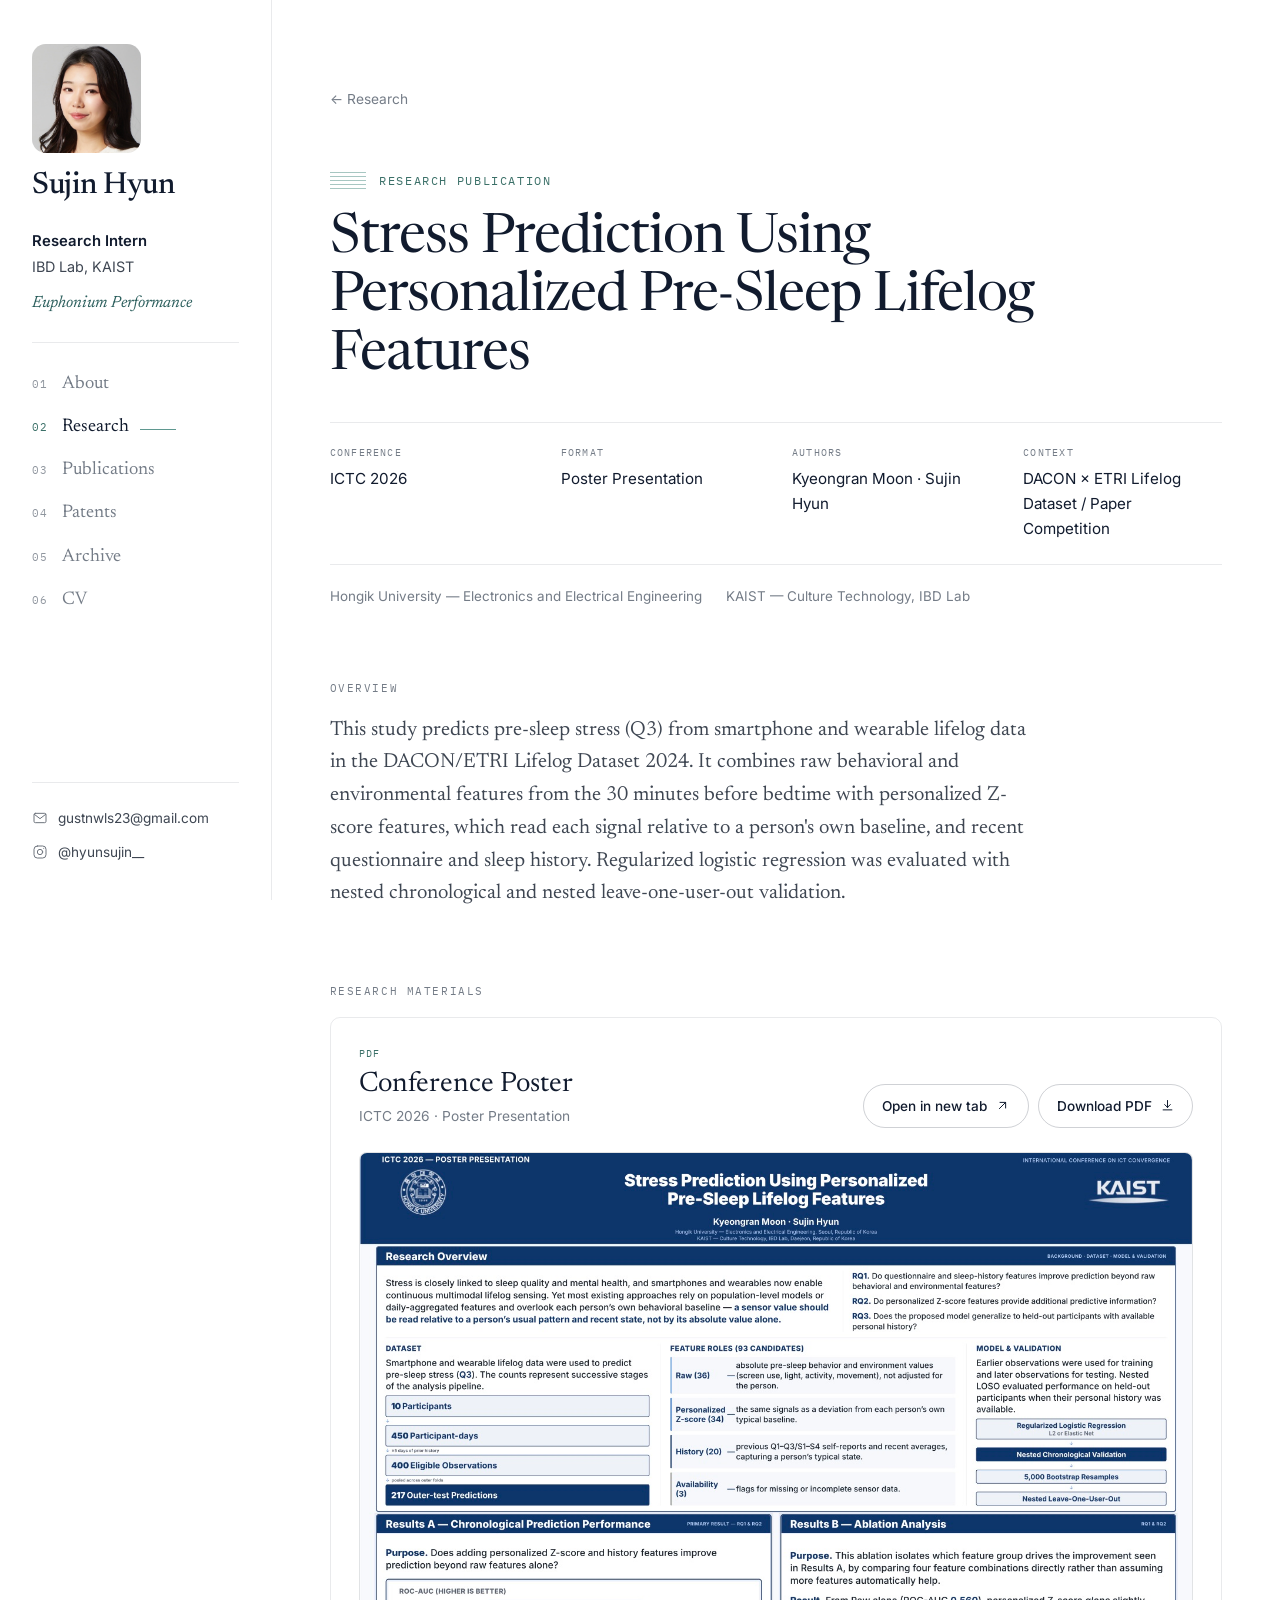
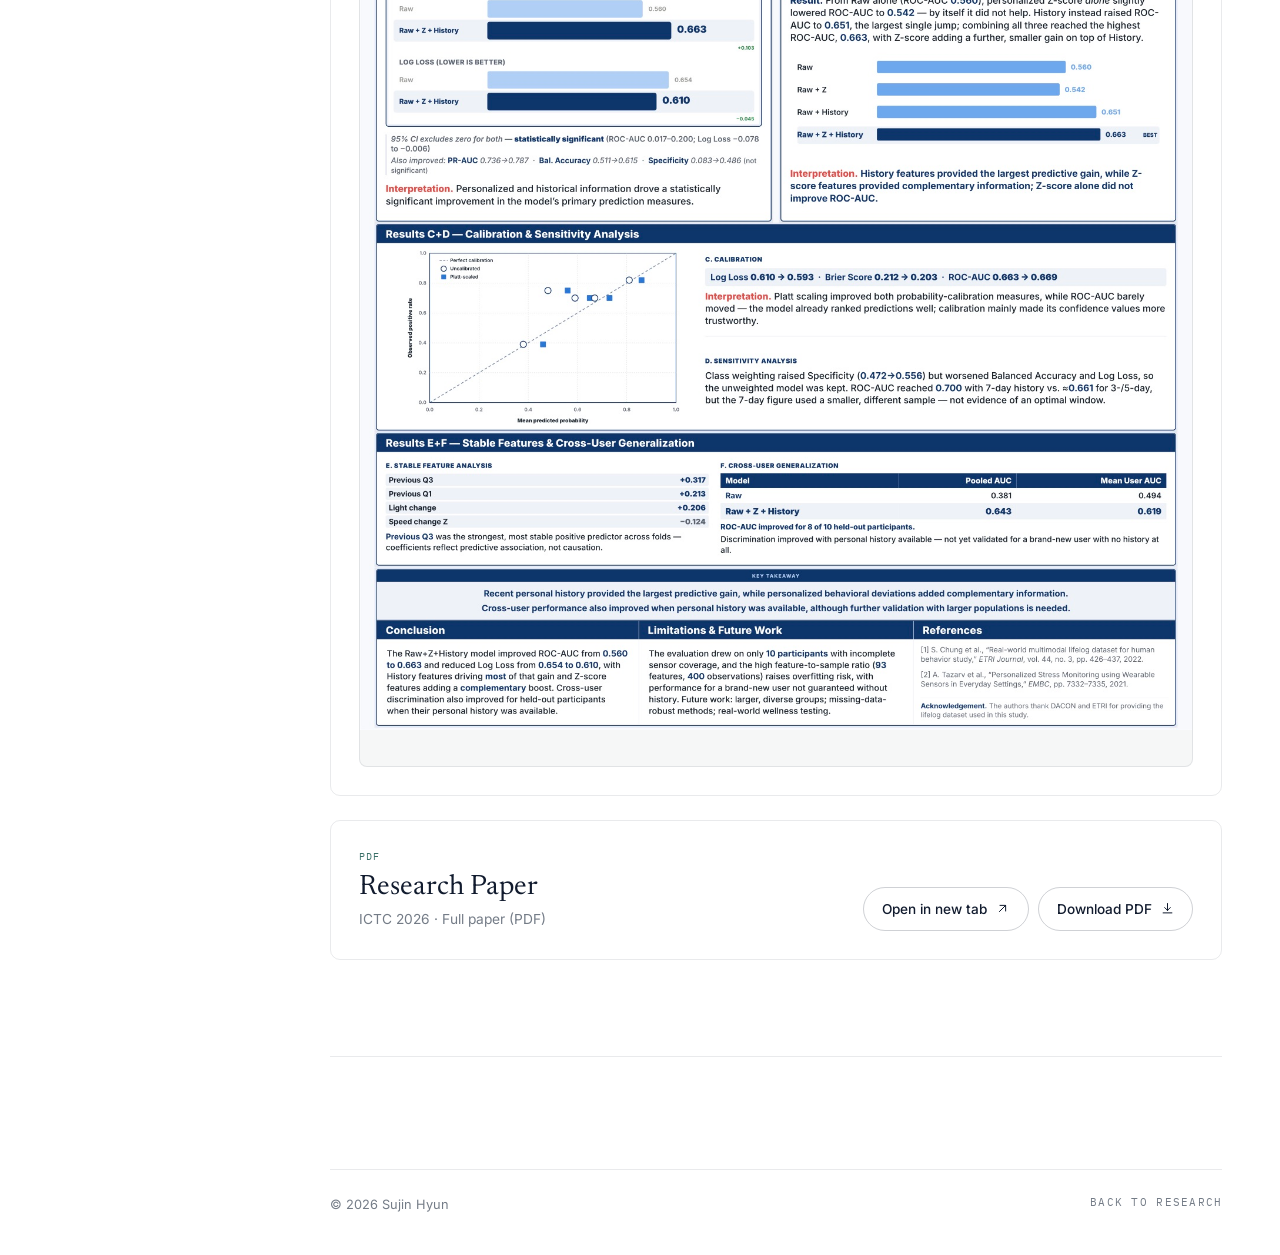
==== stress-prediction.html @ 6ebe0eac "Add research portfolio site Static portfolio (About, Research, Publications, Patents, Archive, CV), " ====
<!doctype html>
<html lang="en">
<head>
  <meta charset="utf-8">
  <meta name="viewport" content="width=device-width, initial-scale=1, viewport-fit=cover">
  <title>Stress Prediction Using Personalized Pre-Sleep Lifelog Features — Sujin Hyun</title>
  <meta name="description" content="ICTC 2026 poster and paper — Stress Prediction Using Personalized Pre-Sleep Lifelog Features. Kyeongran Moon · Sujin Hyun.">
  <meta property="og:title" content="Stress Prediction Using Personalized Pre-Sleep Lifelog Features">
  <meta property="og:description" content="ICTC 2026 · Poster Presentation — Kyeongran Moon · Sujin Hyun">
  <meta property="og:type" content="article">
  <meta name="theme-color" content="#ffffff">
  <link rel="icon" href="data:image/svg+xml,%3Csvg xmlns='http://www.w3.org/2000/svg' viewBox='0 0 32 32'%3E%3Crect width='32' height='32' rx='7' fill='%2313213a'/%3E%3Cpath d='M5 16h5c2 0 2-7 4-7s2 14 4 14 2-7 4-7h5' fill='none' stroke='%23f5f1e8' stroke-width='2' stroke-linecap='round'/%3E%3C/svg%3E">

  <link rel="preconnect" href="https://fonts.googleapis.com">
  <link rel="preconnect" href="https://fonts.gstatic.com" crossorigin>
  <link rel="stylesheet" href="https://fonts.googleapis.com/css2?family=Newsreader:ital,opsz,wght@0,6..72,300..600;1,6..72,300..500&family=Inter:wght@400;500;600&family=IBM+Plex+Mono:wght@400;500&display=swap">
  <link rel="stylesheet" href="css/style.css">
</head>
<!-- `data-project` = the project's `id` in js/content.js -->
<body data-project="stress-prediction">
  <a class="skip" href="#main">Skip to content</a>

  <header class="topbar" id="topbar"></header>
  <aside class="sidebar" id="sidebar"></aside>

  <main class="main" id="main">
    <article class="project" id="project"></article>
    <footer class="footer footer--slim" id="footer"></footer>
  </main>

  <noscript><p style="padding:2rem">This site needs JavaScript enabled to display its content.</p></noscript>

  <script src="js/content.js"></script>
  <script src="js/components.js"></script>
  <script src="js/project.js"></script>
</body>
</html>
---- css/style.css ----
/* =====================================================================
   SUJIN HYUN — Creative Research Portfolio
   Palette: white · near-black navy · a little muted teal
   Type: Newsreader (serif, headings) · Inter (sans, body) · IBM Plex Mono (labels)
   Rhythm: large image → short text → research → image → project info
   ===================================================================== */

:root {
  /* palette */
  --navy: #111b2e;
  --teal: #2c5f5d;
  --teal-2: #3d6f6b;
  --accent: #5f9890;
  --accent-ink: #3b7068;
  --accent-soft: #edf3f1;
  --bg: #ffffff;
  --bg-2: #f6f7f7;
  --ink: #141b26;
  --ink-2: #3e4652;
  --muted: #747c87;
  --line: rgba(17, 27, 46, 0.09);
  --line-strong: rgba(17, 27, 46, 0.2);

  /* type */
  --serif: "Newsreader", "Iowan Old Style", "Palatino Linotype", Georgia, serif;
  --sans: "Inter", -apple-system, BlinkMacSystemFont, "Segoe UI", "Apple SD Gothic Neo", sans-serif;
  --mono: "IBM Plex Mono", ui-monospace, "SF Mono", Menlo, monospace;

  /* layout */
  --sidebar-w: 272px;
  --content-w: 56rem;
  --wide-w: 76rem;
  --gutter: clamp(1.25rem, 4.5vw, 5rem);
  --radius: 10px;
  --ease: cubic-bezier(0.22, 0.61, 0.36, 1);

  /* staff-line ornament (five hairlines) */
  --staff: repeating-linear-gradient(to bottom, currentColor 0 1px, transparent 1px 4px);
}

*,
*::before,
*::after { box-sizing: border-box; }

html {
  scroll-behavior: smooth;
  scroll-padding-top: 2rem;
  -webkit-text-size-adjust: 100%;
}
@media (prefers-reduced-motion: reduce) {
  html { scroll-behavior: auto; }
  *, *::before, *::after { transition: none !important; animation: none !important; }
}

body {
  margin: 0;
  background: var(--bg);
  color: var(--ink);
  font-family: var(--sans);
  font-size: 16px;
  line-height: 1.65;
  -webkit-font-smoothing: antialiased;
  text-rendering: optimizeLegibility;
}

img { max-width: 100%; display: block; }
a { color: inherit; }
h1, h2, h3, h4 { margin: 0; font-weight: 400; }
p, figure { margin: 0; }
ul, ol { margin: 0; padding: 0; list-style: none; }
dl, dd { margin: 0; }

::selection { background: var(--accent-soft); color: var(--navy); }

:focus-visible {
  outline: 2px solid var(--accent);
  outline-offset: 3px;
  border-radius: 4px;
}

.skip {
  position: absolute;
  left: -999px;
  top: 0.5rem;
  z-index: 100;
  background: var(--navy);
  color: var(--bg);
  padding: 0.5rem 1rem;
  border-radius: 6px;
}
.skip:focus { left: 0.5rem; }

/* placeholder text, e.g. [YEAR] */
.ph {
  font-family: var(--mono);
  font-size: 0.86em;
  letter-spacing: 0.02em;
  opacity: 0.6;
  border-bottom: 1px dashed currentColor;
}

/* =====================================================================
   MEDIA — image slot with a quiet placeholder underneath
   ===================================================================== */

.media {
  position: relative;
  overflow: hidden;
  background: var(--bg-2);
}
.media img {
  position: absolute;
  inset: 0;
  width: 100%;
  height: 100%;
  object-fit: cover;
}
.media__ph {
  position: absolute;
  inset: 0;
}
/* concentric rings — a brass bell, resonating */
.media__ph svg {
  position: absolute;
  inset: 0;
  width: 100%;
  height: 100%;
  fill: none;
  stroke: var(--accent);
  stroke-opacity: 0.22;
  stroke-width: 1;
  vector-effect: non-scaling-stroke;
}
.media__ph svg circle { vector-effect: non-scaling-stroke; }
.media__label {
  position: absolute;
  left: 1.25rem;
  bottom: 1.1rem;
  font-family: var(--serif);
  font-style: italic;
  font-size: 1.05rem;
  color: var(--teal-2);
}

/* =====================================================================
   SIDEBAR
   ===================================================================== */

.sidebar {
  position: fixed;
  inset: 0 auto 0 0;
  width: var(--sidebar-w);
  background: var(--bg);
  color: var(--ink);
  border-right: 1px solid var(--line);
  overflow-y: auto;
  z-index: 40;
  scrollbar-width: thin;
  scrollbar-color: var(--line-strong) transparent;
}

.sidebar__inner {
  min-height: 100%;
  display: flex;
  flex-direction: column;
  gap: 1.6rem;
  padding: 2.75rem 2rem 2rem;
}

.sidebar__identity {
  display: flex;
  flex-direction: column;
  gap: 1.15rem;
  text-decoration: none;
}

.avatar {
  position: relative;
  width: clamp(104px, 8.5vw, 124px);
  aspect-ratio: 1;
  border-radius: 14px;
  overflow: hidden;
  background: var(--bg-2);
  display: grid;
  place-items: center;
}
.avatar img {
  position: absolute;
  inset: 0;
  width: 100%;
  height: 100%;
  object-fit: cover;
  object-position: 50% 8%;
  /* crop toward the face — adjust zoom / origin if you change the photo */
  transform: scale(1.05);
  transform-origin: 50% 20%;
}
.avatar__initials {
  font-family: var(--serif);
  font-size: 2rem;
  color: var(--muted);
}

.sidebar__name {
  font-family: var(--serif);
  font-size: 1.9rem;
  line-height: 1.05;
  font-weight: 500;
  letter-spacing: -0.015em;
  color: var(--navy);
}

.sidebar__role { display: grid; gap: 0.1rem; }
.sidebar__title { font-size: 0.93rem; font-weight: 600; color: var(--navy); }
.sidebar__aff { font-size: 0.9rem; color: var(--ink-2); }
.sidebar__background {
  margin-top: 0.6rem;
  font-family: var(--serif);
  font-style: italic;
  font-size: 1.02rem;
  color: var(--teal);
}

/* ---------- Navigation ---------- */
.nav__list {
  display: grid;
  gap: 0.05rem;
  padding-top: 1.2rem;
  border-top: 1px solid var(--line);
}
.nav__link {
  position: relative;
  display: flex;
  align-items: baseline;
  gap: 0.9rem;
  padding: 0.38rem 0;
  text-decoration: none;
  color: var(--muted);
  transition: color 0.25s var(--ease);
}
.nav__num {
  font-family: var(--mono);
  font-size: 0.68rem;
  letter-spacing: 0.06em;
  opacity: 0.8;
}
.nav__label {
  font-family: var(--serif);
  font-size: 1.15rem;
  position: relative;
}
.nav__label::after {
  content: "";
  position: absolute;
  left: calc(100% + 0.7rem);
  top: 55%;
  width: 0;
  height: 1px;
  background: var(--accent);
  transition: width 0.35s var(--ease);
}
.nav__link:hover { color: var(--navy); }
.nav__link:hover .nav__label::after { width: 1.25rem; }
.nav__link.is-active { color: var(--navy); }
.nav__link.is-active .nav__num { color: var(--accent-ink); opacity: 1; }
.nav__link.is-active .nav__label::after { width: 2.25rem; }

/* ---------- Contact ---------- */
.contact {
  display: grid;
  gap: 0.2rem;
  margin-top: auto;
  padding-top: 1.2rem;
  border-top: 1px solid var(--line);
}
.contact__item {
  display: flex;
  align-items: center;
  gap: 0.65rem;
  padding: 0.28rem 0;
  font-size: 0.85rem;
  color: var(--ink-2);
  text-decoration: none;
  transition: color 0.2s var(--ease);
  overflow-wrap: anywhere;
}
.contact__item svg {
  width: 16px;
  height: 16px;
  flex: none;
  fill: none;
  stroke: currentColor;
  stroke-width: 1.5;
  stroke-linecap: round;
  stroke-linejoin: round;
  opacity: 0.75;
}
a.contact__item:hover { color: var(--navy); }
a.contact__item:hover span { text-decoration: underline; text-underline-offset: 3px; text-decoration-color: var(--accent); }
a.contact__item:hover svg { color: var(--accent-ink); opacity: 1; }

/* =====================================================================
   MAIN
   ===================================================================== */

.main {
  margin-left: var(--sidebar-w);
  padding: 0 var(--gutter);
}
.main > * {
  max-width: var(--content-w);
  margin-inline: auto;
}

.section {
  padding-block: clamp(5rem, 11vw, 9rem);
  border-top: 1px solid var(--line);
}

/* ---------- shared: kicker + section head ---------- */
.kicker {
  display: flex;
  align-items: center;
  gap: 0.85rem;
  font-family: var(--mono);
  font-size: 0.72rem;
  letter-spacing: 0.14em;
  text-transform: uppercase;
  color: var(--accent-ink);
}
.kicker::before {
  content: "";
  width: 2.25rem;
  height: 17px;
  background: var(--staff);
  color: var(--accent);
  opacity: 0.55;
  flex: none;
}
.kicker__num { color: var(--muted); }

.section-head { margin-bottom: clamp(2.75rem, 5vw, 4rem); }
.section-title {
  margin-top: 1rem;
  font-family: var(--serif);
  font-size: clamp(2rem, 4vw, 2.9rem);
  line-height: 1.08;
  letter-spacing: -0.015em;
  color: var(--navy);
  font-variation-settings: "opsz" 60;
}
.section-intro {
  margin-top: 1rem;
  max-width: 36rem;
  color: var(--muted);
}

.subhead {
  font-family: var(--mono);
  font-size: 0.7rem;
  letter-spacing: 0.14em;
  text-transform: uppercase;
  color: var(--muted);
  margin-bottom: 1rem;
}

/* ---------- buttons ---------- */
.btn {
  display: inline-flex;
  align-items: center;
  gap: 0.5rem;
  padding: 0.6rem 1.1rem;
  font-family: var(--sans);
  font-size: 0.85rem;
  font-weight: 500;
  color: var(--navy);
  text-decoration: none;
  border: 1px solid var(--line-strong);
  border-radius: 999px;
  background: transparent;
  transition: background 0.25s var(--ease), color 0.25s var(--ease), border-color 0.25s var(--ease);
}
.btn svg {
  width: 15px;
  height: 15px;
  fill: none;
  stroke: currentColor;
  stroke-width: 1.6;
  stroke-linecap: round;
  stroke-linejoin: round;
  transition: transform 0.3s var(--ease);
}
a.btn:hover { border-color: var(--navy); background: var(--navy); color: var(--bg); }
a.btn:hover svg { transform: translate(2px, -2px); }
.btn.is-pending {
  color: var(--muted);
  border-style: dashed;
  cursor: not-allowed;
}
.btn__soon {
  font-family: var(--mono);
  font-size: 0.6rem;
  letter-spacing: 0.08em;
  text-transform: uppercase;
  padding: 0.1rem 0.4rem;
  border-radius: 999px;
  background: var(--bg-2);
}

/* ---------- tags ---------- */
.tags { display: flex; flex-wrap: wrap; gap: 0.5rem; }
.tag {
  display: inline-flex;
  align-items: center;
  padding: 0.38rem 0.9rem;
  border-radius: 999px;
  font-size: 0.86rem;
  line-height: 1.3;
  transition: background 0.25s var(--ease), color 0.25s var(--ease), border-color 0.25s var(--ease);
}
.tag--default {
  border: 1px solid var(--line-strong);
  color: var(--navy);
}
.tag--default:hover { background: var(--navy); border-color: var(--navy); color: var(--bg); }
.tag--quiet {
  padding: 0.24rem 0.7rem;
  font-size: 0.76rem;
  background: var(--accent-soft);
  color: var(--teal);
}
.tag--outline {
  border: 1px solid var(--line-strong);
  color: var(--ink-2);
}

/* =====================================================================
   INTRO (hero + About) — photo right, name and short bio left
   ===================================================================== */

.main > .hero { max-width: var(--wide-w); }

.hero {
  min-height: 100vh;
  min-height: 100svh;
  display: flex;
  flex-direction: column;
  justify-content: center;
  padding-block: clamp(2.5rem, 7vh, 4.5rem) clamp(2rem, 5vh, 3rem);
}

.hero__grid {
  display: grid;
  grid-template-columns: minmax(0, 1.15fr) minmax(0, 0.85fr);
  gap: clamp(2rem, 5vw, 5rem);
  align-items: center;
}

/* the full portrait (2:3, uncropped), kept modest so the face isn't oversized */
.hero__figure { grid-column: 2; grid-row: 1; justify-self: end; width: min(100%, 19rem); }
.hero__media {
  aspect-ratio: 2 / 3;
  max-height: 70vh;
  border-radius: 4px;
}
.hero__media img { object-position: 50% 0%; }

/* the editorial statement — small, set as a caption */
.hero__statement {
  display: flex;
  align-items: center;
  justify-content: flex-end;
  gap: 0.8rem;
  margin-top: 0.9rem;
  font-family: var(--serif);
  font-style: italic;
  font-size: 1.12rem;
  color: var(--teal);
}
.hero__statement::before {
  content: "";
  width: 2.5rem;
  height: 1px;
  background: var(--accent);
}

.hero__text {
  grid-column: 1;
  grid-row: 1;
  display: grid;
  gap: 1.5rem;
}

.hero__name {
  font-family: var(--serif);
  font-weight: 400;
  font-size: clamp(2.6rem, 4.6vw, 4.3rem);
  line-height: 0.98;
  letter-spacing: -0.025em;
  color: var(--navy);
  font-variation-settings: "opsz" 72;
}

.hero__lead {
  font-family: var(--serif);
  font-size: clamp(1.2rem, 1.9vw, 1.45rem);
  line-height: 1.35;
  color: var(--navy);
  max-width: 34rem;
}
.hero__facts {
  display: grid;
  grid-template-columns: repeat(2, minmax(0, 1fr));
  gap: 1.5rem;
}
.hero__block {
  display: grid;
  gap: 0.15rem;
  padding-top: 1.1rem;
  border-top: 1px solid var(--line);
}
.hero__strong {
  font-size: 1.02rem;
  font-weight: 500;
  color: var(--navy);
}
.hero__soft { font-size: 0.93rem; color: var(--muted); }
.hero__bio { color: var(--ink-2); max-width: 34rem; }
.interests .subhead { margin-bottom: 0.75rem; }

.hero__tagline {
  font-family: var(--mono);
  font-size: 0.7rem;
  letter-spacing: 0.16em;
  text-transform: uppercase;
  color: var(--ink-2);
  line-height: 1.8;
}
.hero__tagline .x { color: var(--accent); margin: 0 0.25em; }

/* thin waveform strip, purely decorative */
.hero__wave { margin-top: clamp(2rem, 5vh, 3rem); }
.staff {
  display: block;
  width: 100%;
  height: 72px;
  overflow: visible;
}
.staff__line {
  fill: none;
  stroke: var(--navy);
  stroke-width: 0.75;
  opacity: 0.3;
}
.staff__line--2 { stroke: var(--teal-2); opacity: 0.4; }
.staff__line--3 { stroke: var(--accent); opacity: 0.55; }
.staff__line--4 { stroke: var(--accent); opacity: 0.7; }
.staff__bar { stroke: var(--navy); stroke-width: 1; opacity: 0.35; }
.staff__label {
  font-family: var(--mono);
  font-size: 10px;
  letter-spacing: 0.04em;
  fill: var(--muted);
  white-space: pre;
}
.staff__num { fill: var(--accent-ink); }

/* =====================================================================
   RESEARCH TIMELINE — compact text cards
   ===================================================================== */

.timeline {
  position: relative;
  display: grid;
  gap: clamp(1.25rem, 2.5vw, 1.75rem);
  --rail-w: 2.75rem;
}
/* the rail: a slow vertical sine — sound, data, a research pipeline */
.timeline::before {
  content: "";
  position: absolute;
  top: 0.5rem;
  bottom: 0;
  left: calc(var(--rail-w) / 2 - 6px);
  width: 12px;
  background: url("data:image/svg+xml,%3Csvg xmlns='http://www.w3.org/2000/svg' width='12' height='48' viewBox='0 0 12 48'%3E%3Cpath d='M6 0 C 10.5 12, 10.5 12, 6 24 S 1.5 36, 6 48' fill='none' stroke='%235f9890' stroke-width='1' stroke-opacity='0.5'/%3E%3C/svg%3E")
    repeat-y center top / 12px 48px;
  -webkit-mask-image: linear-gradient(to bottom, transparent, #000 3%, #000 92%, transparent);
  mask-image: linear-gradient(to bottom, transparent, #000 3%, #000 92%, transparent);
}

/* ---------- Group header (e.g. one lab) ---------- */
.timeline__group {
  display: grid;
  grid-template-columns: var(--rail-w) minmax(0, 1fr);
  align-items: center;
  margin-bottom: -1rem;
}
.timeline__group:not(:first-child) { margin-top: clamp(1.5rem, 3vw, 2.5rem); }
.timeline__group-node {
  justify-self: center;
  width: 9px;
  height: 9px;
  background: var(--navy);
  transform: rotate(45deg);
}
.timeline__group-head {
  display: flex;
  flex-wrap: wrap;
  align-items: baseline;
  gap: 0.25rem 1rem;
}
.timeline__group-title {
  font-family: var(--serif);
  font-size: 1.4rem;
  color: var(--navy);
}
.timeline__group-meta {
  font-family: var(--mono);
  font-size: 0.7rem;
  letter-spacing: 0.1em;
  text-transform: uppercase;
  color: var(--muted);
}

.timeline__item {
  display: grid;
  grid-template-columns: var(--rail-w) minmax(0, 1fr);
  align-items: start;
}
.timeline__node {
  display: grid;
  place-items: center;
  height: 1.5rem;
  margin-top: 1.25rem;
}
.timeline__node span {
  position: relative;
  width: 11px;
  height: 11px;
  border-radius: 50%;
  background: var(--bg);
  border: 1.5px solid var(--teal);
}
/* resonance rings on hover */
.timeline__node span::before,
.timeline__node span::after {
  content: "";
  position: absolute;
  inset: -1.5px;
  border-radius: 50%;
  border: 1px solid var(--accent);
  opacity: 0;
  transition: transform 0.7s var(--ease), opacity 0.7s var(--ease);
}
.timeline__item:hover .timeline__node span { background: var(--teal); }
.timeline__item:hover .timeline__node span::before { transform: scale(2.2); opacity: 0.45; }
.timeline__item:hover .timeline__node span::after { transform: scale(3.4); opacity: 0.2; transition-delay: 0.08s; }

/* ---------- Research card ---------- */
.rcard {
  overflow: hidden;
  background: var(--bg);
  border: 1px solid var(--line);
  border-radius: var(--radius);
  transition: border-color 0.35s var(--ease), box-shadow 0.35s var(--ease), transform 0.35s var(--ease);
}
.timeline__item:hover .rcard {
  border-color: var(--line-strong);
  box-shadow: 0 18px 40px -26px rgba(17, 27, 46, 0.3);
  transform: translateY(-2px);
}
.rcard__body {
  display: grid;
  gap: 0.9rem;
  padding: clamp(1.25rem, 2.5vw, 1.6rem) clamp(1.25rem, 3vw, 1.9rem);
}
.rcard__head { display: grid; gap: 0.5rem; }
.rcard__eyebrow {
  display: flex;
  align-items: center;
  gap: 0.75rem;
  font-family: var(--mono);
  font-size: 0.68rem;
  letter-spacing: 0.12em;
  text-transform: uppercase;
}
.rcard__index { color: var(--muted); }
.rcard__title {
  font-family: var(--serif);
  font-size: clamp(1.4rem, 2.6vw, 1.75rem);
  line-height: 1.18;
  letter-spacing: -0.01em;
  color: var(--navy);
}
.rcard__context { font-size: 0.86rem; color: var(--muted); }

.rcard__summary { color: var(--ink-2); max-width: 40rem; }

.rcard__label {
  margin-right: 0.75rem;
  font-family: var(--mono);
  font-size: 0.66rem;
  letter-spacing: 0.12em;
  text-transform: uppercase;
  color: var(--accent-ink);
}
.rcard__role { font-size: 0.9rem; color: var(--ink-2); }
.cv-entry__items li {
  position: relative;
  padding-left: 1.1rem;
  font-size: 0.9rem;
  color: var(--ink-2);
}
.cv-entry__items li::before {
  content: "";
  position: absolute;
  left: 0;
  top: 0.75em;
  width: 0.55rem;
  height: 1px;
  background: var(--accent);
}

/* expandable details */
.rcard__details {
  border-top: 1px solid var(--line);
  padding-top: 0.9rem;
}
.rcard__details summary {
  display: inline-flex;
  align-items: center;
  gap: 0.6rem;
  cursor: pointer;
  list-style: none;
  font-size: 0.86rem;
  font-weight: 500;
  color: var(--teal);
}
.rcard__details summary::-webkit-details-marker { display: none; }
.rcard__details summary::before {
  content: "";
  width: 1.1rem;
  height: 1.1rem;
  border-radius: 50%;
  border: 1px solid currentColor;
  background:
    linear-gradient(currentColor, currentColor) center / 7px 1px no-repeat,
    linear-gradient(currentColor, currentColor) center / 1px 7px no-repeat;
  transition: transform 0.3s var(--ease);
}
.rcard__details[open] summary::before {
  background: linear-gradient(currentColor, currentColor) center / 7px 1px no-repeat;
  transform: rotate(180deg);
}
.rcard__details summary:hover span { text-decoration: underline; text-underline-offset: 3px; }
.rcard__details-body {
  display: grid;
  gap: 1rem;
  padding-top: 1rem;
  font-size: 0.92rem;
  color: var(--ink-2);
  animation: unfold 0.4s var(--ease);
}
@keyframes unfold {
  from { opacity: 0; transform: translateY(-4px); }
  to { opacity: 1; transform: none; }
}

.facts {
  display: grid;
  grid-template-columns: repeat(2, minmax(0, 1fr));
  gap: 1px;
  background: var(--line);
  border: 1px solid var(--line);
  border-radius: 8px;
  overflow: hidden;
}
.facts > div { background: var(--bg-2); padding: 0.75rem 0.9rem; }
.facts dt {
  font-family: var(--mono);
  font-size: 0.62rem;
  letter-spacing: 0.12em;
  text-transform: uppercase;
  color: var(--muted);
}
.facts dd {
  font-family: var(--mono);
  font-size: 0.9rem;
  color: var(--navy);
  margin-top: 0.15rem;
}
.facts dd small {
  display: block;
  font-family: var(--sans);
  font-size: 0.74rem;
  color: var(--muted);
  margin-top: 0.15rem;
}

.rcard__links, .pub__links { display: flex; flex-wrap: wrap; gap: 0.6rem; }

/* =====================================================================
   PUBLICATIONS
   ===================================================================== */

.pubs { border-top: 1px solid var(--line-strong); }
.pub {
  display: grid;
  grid-template-columns: 6.5rem minmax(0, 1fr);
  gap: 1rem;
  padding-block: 2rem;
  border-bottom: 1px solid var(--line);
}
.pub__year {
  font-family: var(--serif);
  font-size: 1.5rem;
  line-height: 1.2;
  color: var(--navy);
  font-variant-numeric: oldstyle-nums;
}
.pub__body { display: grid; gap: 0.5rem; }
.pub__title {
  font-family: var(--serif);
  font-size: clamp(1.35rem, 2.4vw, 1.6rem);
  line-height: 1.22;
  color: var(--navy);
}
.pub__authors { color: var(--ink-2); }
.pub__authors sup, .pub__affs sup {
  font-size: 0.66em;
  margin-left: 0.1em;
  color: var(--accent-ink);
}
.pub__affs {
  display: flex;
  flex-wrap: wrap;
  gap: 0.2rem 1.25rem;
  font-size: 0.84rem;
  color: var(--muted);
}
.pub__affs sup { margin: 0 0.2em 0 0; }
.pub__status {
  display: grid;
  gap: 0.1rem;
  margin-top: 0.2rem;
  font-family: var(--mono);
  font-size: 0.76rem;
  letter-spacing: 0.03em;
  color: var(--accent-ink);
}
.pub__venue { font-style: italic; font-family: var(--serif); color: var(--ink-2); }
.pub__context {
  font-family: var(--mono);
  font-size: 0.7rem;
  letter-spacing: 0.04em;
  color: var(--muted);
}
.pub__desc { color: var(--ink-2); font-size: 0.94rem; max-width: 40rem; margin-top: 0.3rem; }
.pub__links { margin-top: 0.6rem; }
.pub__badge {
  justify-self: start;
  padding: 0.2rem 0.6rem;
  border: 1px solid var(--line-strong);
  border-radius: 999px;
  font-family: var(--mono);
  font-size: 0.68rem;
  letter-spacing: 0.06em;
  text-transform: uppercase;
  color: var(--accent-ink);
}

/* =====================================================================
   ARCHIVE — an editorial record, not a gallery
   12-column grid; each image's layout preset sets its span, offset and
   proportion, so sizes and edges never line up mechanically.
   ===================================================================== */

.main > .section--wide { max-width: 70rem; }

.archive__chapter { margin-top: clamp(3.5rem, 7vw, 6rem); }
.archive__chapter:first-of-type { margin-top: 0; }

.archive__chapter-head {
  display: grid;
  grid-template-columns: auto auto minmax(0, 1fr);
  align-items: baseline;
  gap: 0.4rem 1rem;
  padding-top: 1.1rem;
  margin-bottom: clamp(2rem, 4vw, 3rem);
  border-top: 1px solid var(--line-strong);
}
.archive__numeral {
  font-family: var(--serif);
  font-style: italic;
  font-size: 1.05rem;
  color: var(--accent-ink);
  min-width: 1.6rem;
}
.archive__chapter-title {
  font-family: var(--serif);
  font-size: clamp(1.5rem, 2.6vw, 1.9rem);
  line-height: 1.1;
  color: var(--navy);
}
.archive__note {
  justify-self: end;
  font-size: 0.88rem;
  color: var(--muted);
  text-align: right;
}

.archive__grid {
  display: grid;
  grid-template-columns: repeat(12, minmax(0, 1fr));
  grid-auto-flow: row dense;
  gap: clamp(2.5rem, 5vw, 4.5rem) clamp(1rem, 2vw, 1.75rem);
  align-items: start;
}

/* layout presets */
.archive__item--feature    { grid-column: 1 / span 8; }
.archive__item--tall       { grid-column: 9 / span 4; }
.archive__item--small      { grid-column: 2 / span 4; }
.archive__item--wide       { grid-column: 7 / span 6; }
.archive__item--small-r    { grid-column: 9 / span 3; margin-top: clamp(2rem, 6vw, 5rem); }
.archive__item--center     { grid-column: 4 / span 6; }
.archive__item--center-m { grid-column: 2 / span 6; }
.archive__item--strip      { grid-column: 4 / span 9; }
.archive__item--portrait-l { grid-column: 1 / span 5; }
.archive__item--portrait-s { grid-column: 7 / span 3; align-self: end; }
.archive__item--portrait-m { grid-column: 10 / span 3; margin-top: clamp(2rem, 6vw, 5rem); }
.archive__item--portrait-r { grid-column: 7 / span 5; margin-top: clamp(3rem, 9vw, 8rem); }
.archive__item--poster     { grid-column: span 4; }

.archive__item--feature .archive__media    { aspect-ratio: 3 / 2; }
.archive__item--tall .archive__media       { aspect-ratio: 3 / 4; }
.archive__item--small .archive__media      { aspect-ratio: 4 / 5; }
.archive__item--wide .archive__media       { aspect-ratio: 4 / 3; }
.archive__item--small-r .archive__media    { aspect-ratio: 4 / 5; }
.archive__item--center .archive__media     { aspect-ratio: 16 / 10; }
.archive__item--center-m .archive__media { aspect-ratio: 6 / 5; }
/* posters keep their own proportion once the image loads (A-series frame until then) */
.archive__item--poster .archive__media     { aspect-ratio: 1 / 1.414; }
.archive__item--poster .archive__media:has(img) { aspect-ratio: auto; }
.archive__item--poster .archive__media img { position: relative; height: auto; }
.archive__item--poster .archive__frame { box-shadow: 0 0 0 1px var(--line); } /* edge for white posters */
.archive__item--strip .archive__media      { aspect-ratio: 21 / 9; }
.archive__item--portrait-l .archive__media,
.archive__item--portrait-r .archive__media { aspect-ratio: 4 / 5; }
.archive__item--portrait-s .archive__media,
.archive__item--portrait-m .archive__media { aspect-ratio: 3 / 4; }

.archive__item { outline-offset: 6px; }
.archive__frame {
  position: relative;
  overflow: hidden;
  border-radius: 3px;
}
.archive__media img { transition: transform 1.4s var(--ease); }
.archive__item--portrait-l .archive__media img,
.archive__item--portrait-r .archive__media img,
.archive__item--portrait-s .archive__media img,
.archive__item--portrait-m .archive__media img { object-position: 50% 20%; }

/* hover: title, year, place */
.archive__hover {
  position: absolute;
  inset: 0;
  display: flex;
  flex-direction: column;
  justify-content: flex-end;
  gap: 0.2rem;
  padding: clamp(0.9rem, 2vw, 1.4rem);
  background: linear-gradient(to top, rgba(17, 27, 46, 0.62), rgba(17, 27, 46, 0) 58%);
  color: #fff;
  opacity: 0;
  transition: opacity 0.45s var(--ease);
  pointer-events: none;
}
.archive__hover-title {
  font-family: var(--serif);
  font-size: clamp(1.05rem, 1.6vw, 1.3rem);
  line-height: 1.2;
  transform: translateY(6px);
  transition: transform 0.45s var(--ease);
}
.archive__hover-meta {
  font-family: var(--mono);
  font-size: 0.7rem;
  letter-spacing: 0.06em;
  opacity: 0.85;
}
.archive__item:hover .archive__hover,
.archive__item:focus-visible .archive__hover { opacity: 1; }
.archive__item:hover .archive__hover-title,
.archive__item:focus-visible .archive__hover-title { transform: none; }
.archive__item:hover .archive__media img { transform: scale(1.03); }
@media (hover: none) {
  .archive__item:focus .archive__hover { opacity: 1; }
}

.archive__caption {
  display: flex;
  align-items: baseline;
  gap: 0.75rem;
  margin-top: 0.75rem;
  font-family: var(--mono);
  font-size: 0.68rem;
  letter-spacing: 0.08em;
  text-transform: uppercase;
  color: var(--muted);
}
.archive__num { color: var(--accent-ink); }

/* performance record — set like a concert programme */
.record { margin-top: clamp(3.5rem, 7vw, 6rem); }
.record__years { display: grid; }
.record__year {
  display: grid;
  grid-template-columns: minmax(0, 3fr) minmax(0, 9fr);
  gap: 1rem clamp(1rem, 2vw, 1.75rem);
  padding-block: 1.6rem;
  border-top: 1px solid var(--line);
}
.record__year:first-child { border-top: 0; padding-top: 0; }
.record__year-label {
  font-family: var(--serif);
  font-size: clamp(1.6rem, 3vw, 2.2rem);
  line-height: 1;
  color: var(--navy);
  font-variant-numeric: oldstyle-nums;
}
.record__items {
  display: grid;
  grid-template-columns: repeat(2, minmax(0, 1fr));
  gap: 1.4rem 2rem;
}
.record__title {
  font-family: var(--serif);
  font-size: 1.12rem;
  line-height: 1.3;
  color: var(--navy);
}
.record__detail {
  margin-top: 0.15rem;
  font-family: var(--serif);
  font-style: italic;
  font-size: 0.98rem;
  color: var(--teal);
}
.record__venue {
  display: flex;
  gap: 0.5rem;
  margin-top: 0.35rem;
  font-family: var(--mono);
  font-size: 0.68rem;
  letter-spacing: 0.04em;
  line-height: 1.5;
  color: var(--muted);
}
.record__venue::before {
  content: "";
  flex: none;
  width: 0.9rem;
  height: 1px;
  margin-top: 0.55em;
  background: var(--accent);
}

.archive__outro {
  display: flex;
  flex-wrap: wrap;
  align-items: baseline;
  justify-content: space-between;
  gap: 1rem 2rem;
  margin-top: clamp(4rem, 8vw, 6rem);
  padding-top: 1.25rem;
  border-top: 1px solid var(--line);
  font-family: var(--serif);
  font-style: italic;
  font-size: clamp(1.15rem, 2vw, 1.4rem);
  color: var(--teal);
}
.archive__outro-link {
  display: inline-flex;
  align-items: center;
  gap: 0.45rem;
  font-family: var(--sans);
  font-style: normal;
  font-size: 0.86rem;
  font-weight: 500;
  color: var(--navy);
  text-decoration: none;
}
.archive__outro-link svg {
  width: 15px;
  height: 15px;
  fill: none;
  stroke: currentColor;
  stroke-width: 1.6;
  stroke-linecap: round;
  stroke-linejoin: round;
  transition: transform 0.3s var(--ease);
}
.archive__outro-link:hover { text-decoration: underline; text-underline-offset: 4px; text-decoration-color: var(--accent); }
.archive__outro-link:hover svg { transform: translate(2px, -2px); }

.visually-hidden {
  position: absolute;
  width: 1px;
  height: 1px;
  overflow: hidden;
  clip: rect(0 0 0 0);
  white-space: nowrap;
}

/* =====================================================================
   CV
   ===================================================================== */

.cv-head {
  display: flex;
  flex-wrap: wrap;
  justify-content: space-between;
  align-items: flex-end;
  gap: 1.5rem;
  margin-bottom: clamp(2rem, 4vw, 2.75rem);
}
.cv-head .section-head { margin-bottom: 0; }

.cv-section {
  display: grid;
  grid-template-columns: 12rem minmax(0, 1fr);
  gap: 1.5rem;
  padding-block: 1.5rem;
  border-top: 1px solid var(--line-strong);
}
.cv-section__title {
  font-family: var(--serif);
  font-size: 1.3rem;
  color: var(--navy);
  line-height: 1.25;
}

.cv-entries { display: grid; gap: 1rem; }
.cv-entry {
  display: grid;
  grid-template-columns: minmax(0, 1fr) auto;
  gap: 0.25rem 1.5rem;
}
.cv-entry__period {
  grid-column: 2;
  grid-row: 1;
  font-family: var(--mono);
  font-size: 0.78rem;
  color: var(--muted);
  white-space: nowrap;
  padding-top: 0.2rem;
}
.cv-entry__body { grid-column: 1; grid-row: 1; }
.cv-entry__heading { font-weight: 600; color: var(--navy); font-size: 1rem; line-height: 1.4; }
.cv-entry__sub { color: var(--ink-2); }
.cv-entry__meta { font-size: 0.86rem; color: var(--muted); }
.cv-entry__list-label {
  margin-top: 0.6rem;
  font-family: var(--mono);
  font-size: 0.64rem;
  letter-spacing: 0.12em;
  text-transform: uppercase;
  color: var(--accent-ink);
}
.cv-entry__items { margin-top: 0.35rem; display: grid; gap: 0.15rem; }
.cv-entry.is-placeholder .cv-entry__heading { font-weight: 500; color: var(--ink-2); }

/* labelled sub-groups inside one CV section (e.g. Awards / Activities) */
.cv-group + .cv-group { margin-top: 1.5rem; }
.cv-group__label {
  margin-bottom: 0.6rem;
  font-family: var(--mono);
  font-size: 0.64rem;
  letter-spacing: 0.12em;
  text-transform: uppercase;
  color: var(--accent-ink);
}
.cv-section__note { margin-top: 1rem; font-size: 0.86rem; color: var(--muted); }
.cv-section__note a { color: var(--ink-2); text-decoration: underline; text-underline-offset: 0.2em; }

/* =====================================================================
   PROJECT PAGE — a publication record: title, info, materials
   ===================================================================== */

.main > .project { max-width: 64rem; }
.project { padding-block: clamp(3rem, 7vw, 5.5rem) clamp(4rem, 8vw, 6rem); }

.project__head { display: grid; gap: 1.25rem; }
.project__back {
  justify-self: start;
  margin-bottom: clamp(1.5rem, 4vw, 2.5rem);
  font-size: 0.86rem;
  color: var(--muted);
  text-decoration: none;
}
.project__back:hover { color: var(--navy); text-decoration: underline; text-underline-offset: 3px; }
.project__title {
  max-width: 48rem;
  font-family: var(--serif);
  font-size: clamp(2.1rem, 4.6vw, 3.4rem);
  line-height: 1.08;
  letter-spacing: -0.018em;
  color: var(--navy);
  font-variation-settings: "opsz" 72;
}
.project__info {
  display: grid;
  grid-template-columns: repeat(auto-fit, minmax(11rem, 1fr));
  gap: 1.25rem 2rem;
  margin-top: 1rem;
  padding-block: 1.4rem;
  border-block: 1px solid var(--line);
}
.project__info dt {
  font-family: var(--mono);
  font-size: 0.64rem;
  letter-spacing: 0.12em;
  text-transform: uppercase;
  color: var(--muted);
}
.project__info dd { margin-top: 0.25rem; font-size: 0.95rem; color: var(--navy); }
.project__affs {
  display: flex;
  flex-wrap: wrap;
  gap: 0.2rem 1.5rem;
  font-size: 0.84rem;
  color: var(--muted);
}

.project__overview { margin-top: clamp(3rem, 6vw, 4.5rem); }
.project__overview p {
  max-width: 44rem;
  font-family: var(--serif);
  font-size: clamp(1.1rem, 1.8vw, 1.28rem);
  line-height: 1.6;
  color: var(--ink-2);
}

.project__materials { margin-top: clamp(3rem, 6vw, 4.5rem); }
.materials { display: grid; gap: 1.5rem; }

/* ---------- material card ---------- */
.material {
  border: 1px solid var(--line);
  border-radius: var(--radius);
  padding: clamp(1.25rem, 2.5vw, 1.75rem);
}
.material__head {
  display: flex;
  flex-wrap: wrap;
  align-items: flex-end;
  justify-content: space-between;
  gap: 1rem 2rem;
}
.material__type {
  font-family: var(--mono);
  font-size: 0.64rem;
  letter-spacing: 0.12em;
  text-transform: uppercase;
  color: var(--accent-ink);
}
.material__title {
  margin-top: 0.35rem;
  font-family: var(--serif);
  font-size: clamp(1.4rem, 2.6vw, 1.75rem);
  line-height: 1.2;
  color: var(--navy);
}
.material__note { margin-top: 0.2rem; font-size: 0.86rem; color: var(--muted); }
.material__actions { display: flex; flex-wrap: wrap; gap: 0.6rem; }
.material__pending { margin-top: 1rem; font-size: 0.9rem; color: var(--muted); }
.material.is-pending { border-style: dashed; }

/* PDF viewer — large, poster-proportioned (A0 ≈ 1 : 1.414) */
.material__viewer {
  margin-top: 1.5rem;
  border: 1px solid var(--line);
  border-radius: 8px;
  overflow: hidden;
  background: var(--bg-2);
}
.material__pdf {
  display: block;
  width: 100%;
  height: auto;
  aspect-ratio: 841 / 1225; /* poster + viewer toolbar */
  min-height: 32rem;
}
.material__mobile { display: none; }
.material__fallback { display: block; }
.material__fallback img { width: 100%; height: auto; }

/* phones and tablets: inline PDF viewers are unreliable — show the image */
@media (max-width: 760px), (hover: none) and (pointer: coarse) {
  .material__pdf { display: none; }
  .material__mobile { display: block; }
}

.footer--slim { padding-top: 0; border-top: 0; }
.footer--slim .footer__base { margin-top: 0; }
a.footer__tag { color: inherit; text-decoration: none; }
a.footer__tag:hover { color: var(--navy); }

/* =====================================================================
   CONTACT + FOOTER
   ===================================================================== */

.footer {
  border-top: 1px solid var(--line);
  padding-top: clamp(4rem, 9vw, 7rem);
}
.contact-block { display: grid; gap: 1rem; }
.contact-block__title {
  font-family: var(--serif);
  font-size: clamp(2rem, 4vw, 2.8rem);
  line-height: 1.1;
  color: var(--navy);
}
.contact--large {
  margin-top: 0.5rem;
  padding-top: 0;
  border-top: 0;
  display: flex;
  flex-wrap: wrap;
  gap: 0.5rem 2.5rem;
}
.contact--large .contact__item { font-size: 1.05rem; color: var(--navy); }
.contact--large .contact__item svg { width: 18px; height: 18px; color: var(--accent-ink); }

.footer__base {
  display: flex;
  flex-wrap: wrap;
  justify-content: space-between;
  gap: 0.5rem 2rem;
  margin-top: clamp(4rem, 8vw, 6rem);
  padding-block: 1.5rem 2.5rem;
  border-top: 1px solid var(--line);
  font-size: 0.8rem;
  color: var(--muted);
}
.footer__tag {
  font-family: var(--mono);
  font-size: 0.66rem;
  letter-spacing: 0.12em;
  text-transform: uppercase;
}

/* =====================================================================
   REVEAL
   ===================================================================== */

.reveal {
  opacity: 0;
  transform: translateY(14px);
  transition: opacity 0.8s var(--ease), transform 0.8s var(--ease);
}
.reveal.is-visible { opacity: 1; transform: none; }

/* =====================================================================
   MOBILE TOP NAVIGATION (hidden on desktop)
   ===================================================================== */

.topbar { display: none; }

/* =====================================================================
   RESPONSIVE
   ===================================================================== */

@media (max-width: 1180px) {
  :root { --sidebar-w: 248px; }
  .sidebar__inner { padding-inline: 1.75rem; }
}

/* sidebar → top navigation */
@media (max-width: 960px) {
  .sidebar { display: none; }
  .main { margin-left: 0; }
  html { scroll-padding-top: 6.5rem; }

  .topbar {
    position: sticky;
    top: 0;
    z-index: 30;
    display: grid;
    grid-template-columns: minmax(0, 1fr); /* let the nav row scroll instead of widening the page */
    gap: 0.35rem;
    padding: calc(0.75rem + env(safe-area-inset-top, 0px)) var(--gutter) 0.5rem;
    background: rgba(255, 255, 255, 0.92);
    -webkit-backdrop-filter: blur(10px);
    backdrop-filter: blur(10px);
    border-bottom: 1px solid var(--line);
  }
  .topbar__name {
    font-family: var(--serif);
    font-size: 1.2rem;
    font-weight: 500;
    color: var(--navy);
    text-decoration: none;
  }
  .nav--compact .nav__list {
    display: flex;
    gap: 1.25rem;
    padding: 0;
    border: 0;
    overflow-x: auto;
    scrollbar-width: none;
  }
  .nav--compact .nav__list::-webkit-scrollbar { display: none; }
  .nav--compact .nav__link { padding: 0.25rem 0; gap: 0.4rem; white-space: nowrap; }
  .nav--compact .nav__label { font-size: 1rem; }
  .nav--compact .nav__label::after { display: none; }
  .nav--compact .nav__link.is-active .nav__label {
    text-decoration: underline;
    text-decoration-color: var(--accent);
    text-underline-offset: 5px;
  }

  .hero { min-height: auto; padding-top: 1.5rem; }
  .hero__grid { grid-template-columns: 1fr; gap: 1.75rem; }
  .hero__figure, .hero__text { grid-column: 1; grid-row: auto; }
  /* mobile crop */
  .hero__media { height: auto; aspect-ratio: 2 / 3; max-height: 72svh; }
  .hero__text { gap: 1.25rem; }
  .hero__figure { justify-self: start; width: auto; max-width: 18rem; }
}

@media (max-width: 760px) {

  .timeline { --rail-w: 1.75rem; }

  .pub { grid-template-columns: 1fr; gap: 0.5rem; }

  .archive__chapter-head { grid-template-columns: auto minmax(0, 1fr); }
  .archive__note { grid-column: 1 / -1; justify-self: start; text-align: left; }
  .archive__grid { grid-template-columns: repeat(2, minmax(0, 1fr)); gap: 2.25rem 0.9rem; }
  .archive__grid > .archive__item { grid-column: 1 / -1; margin-top: 0; align-self: start; }
  /* only natural pairs share a row on mobile */
  .archive__grid > .archive__item--tall:has(+ .archive__item--small),
  .archive__grid > .archive__item--tall + .archive__item--small,
  .archive__grid > .archive__item--portrait-s,
  .archive__grid > .archive__item--portrait-m,
  .archive__grid > .archive__item--poster,
  .archive__grid > .archive__item--small-r { grid-column: span 1; }
  .archive__item--strip .archive__media { aspect-ratio: 16 / 9; }
  .record__year { grid-template-columns: 1fr; gap: 1rem; }
  .record__items { grid-template-columns: 1fr; gap: 1.2rem; }
  .cv-section { grid-template-columns: 1fr; gap: 1rem; }
}

@media (max-width: 480px) {
  body { font-size: 15px; }
  .hero__name { font-size: 2.4rem; }
  .hero__statement { font-size: 1rem; }
  .section-title { font-size: 1.85rem; }
  .rcard__title { font-size: 1.3rem; }
  .facts { grid-template-columns: 1fr; }
  .cv-entry { grid-template-columns: 1fr; }
  .cv-entry__period { grid-column: 1; grid-row: auto; padding: 0; }
  .cv-entry__body { grid-row: auto; }
  .staff { height: 60px; }
}
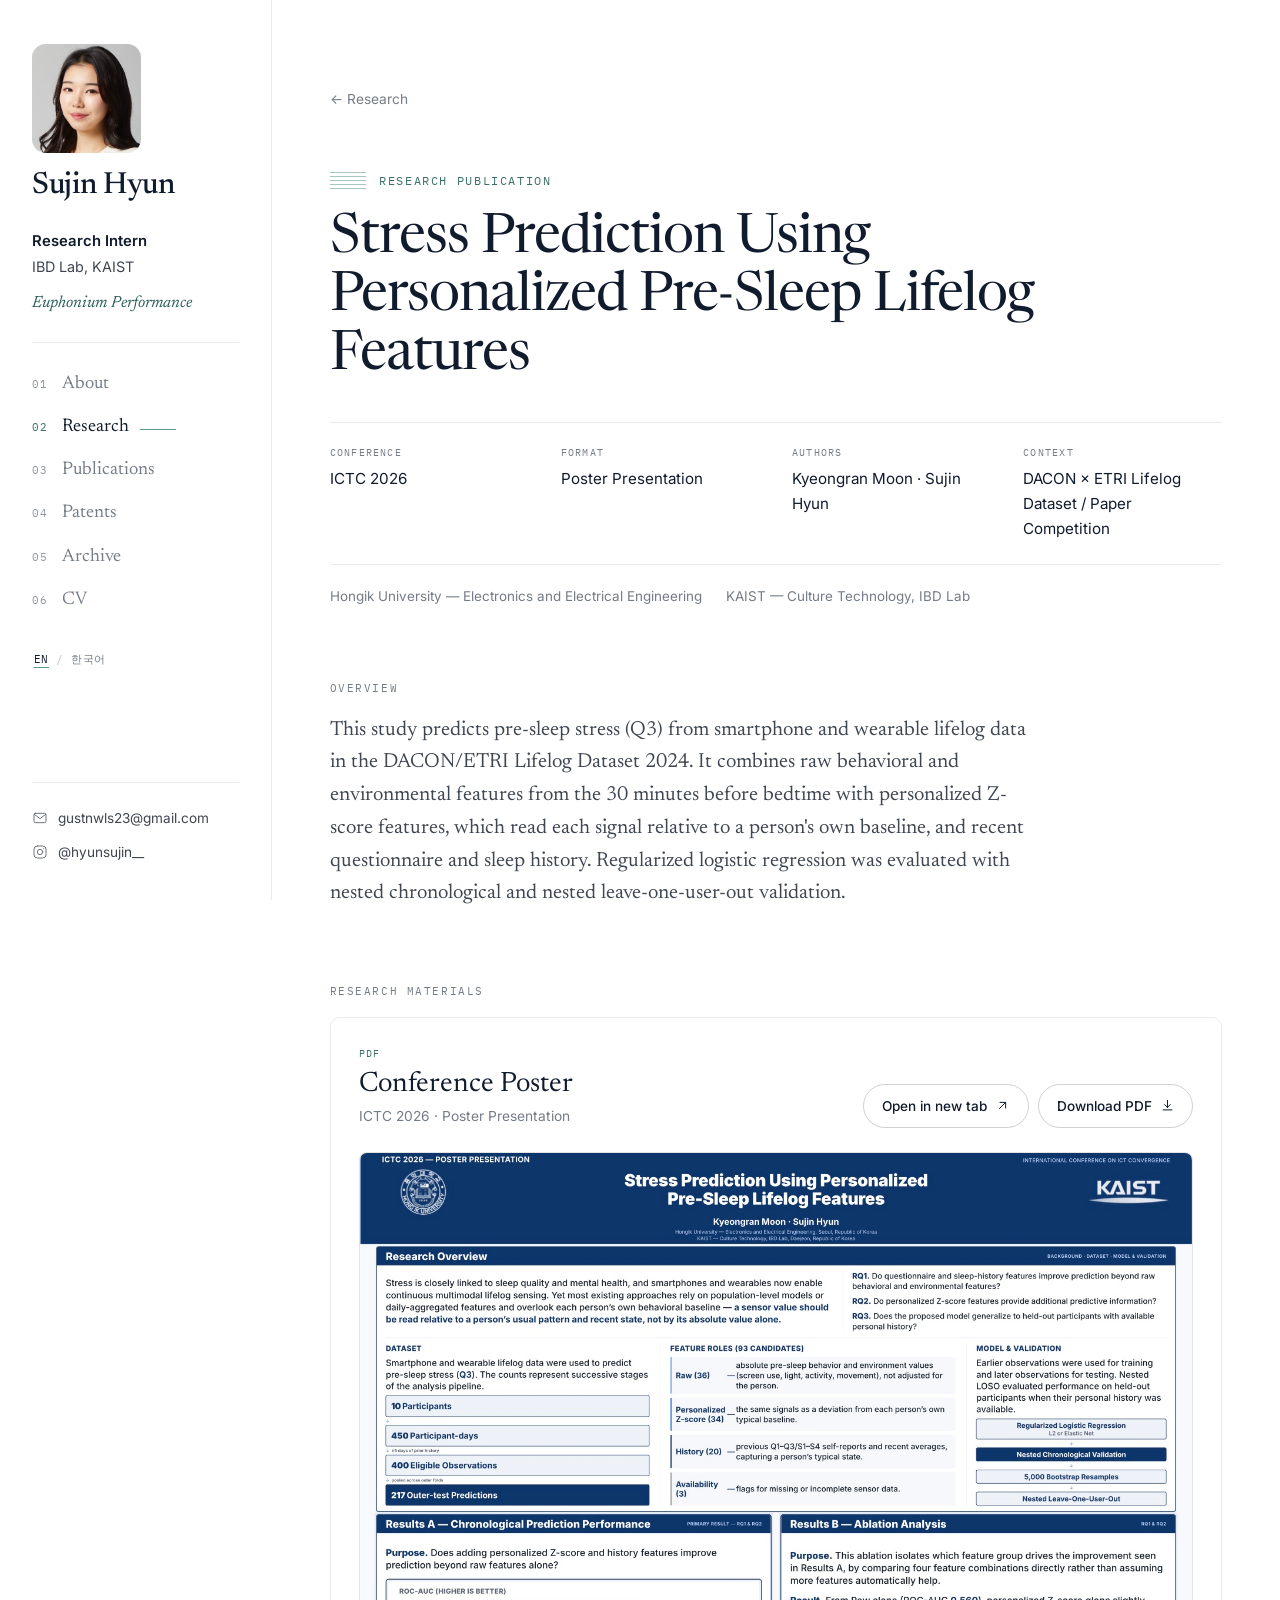
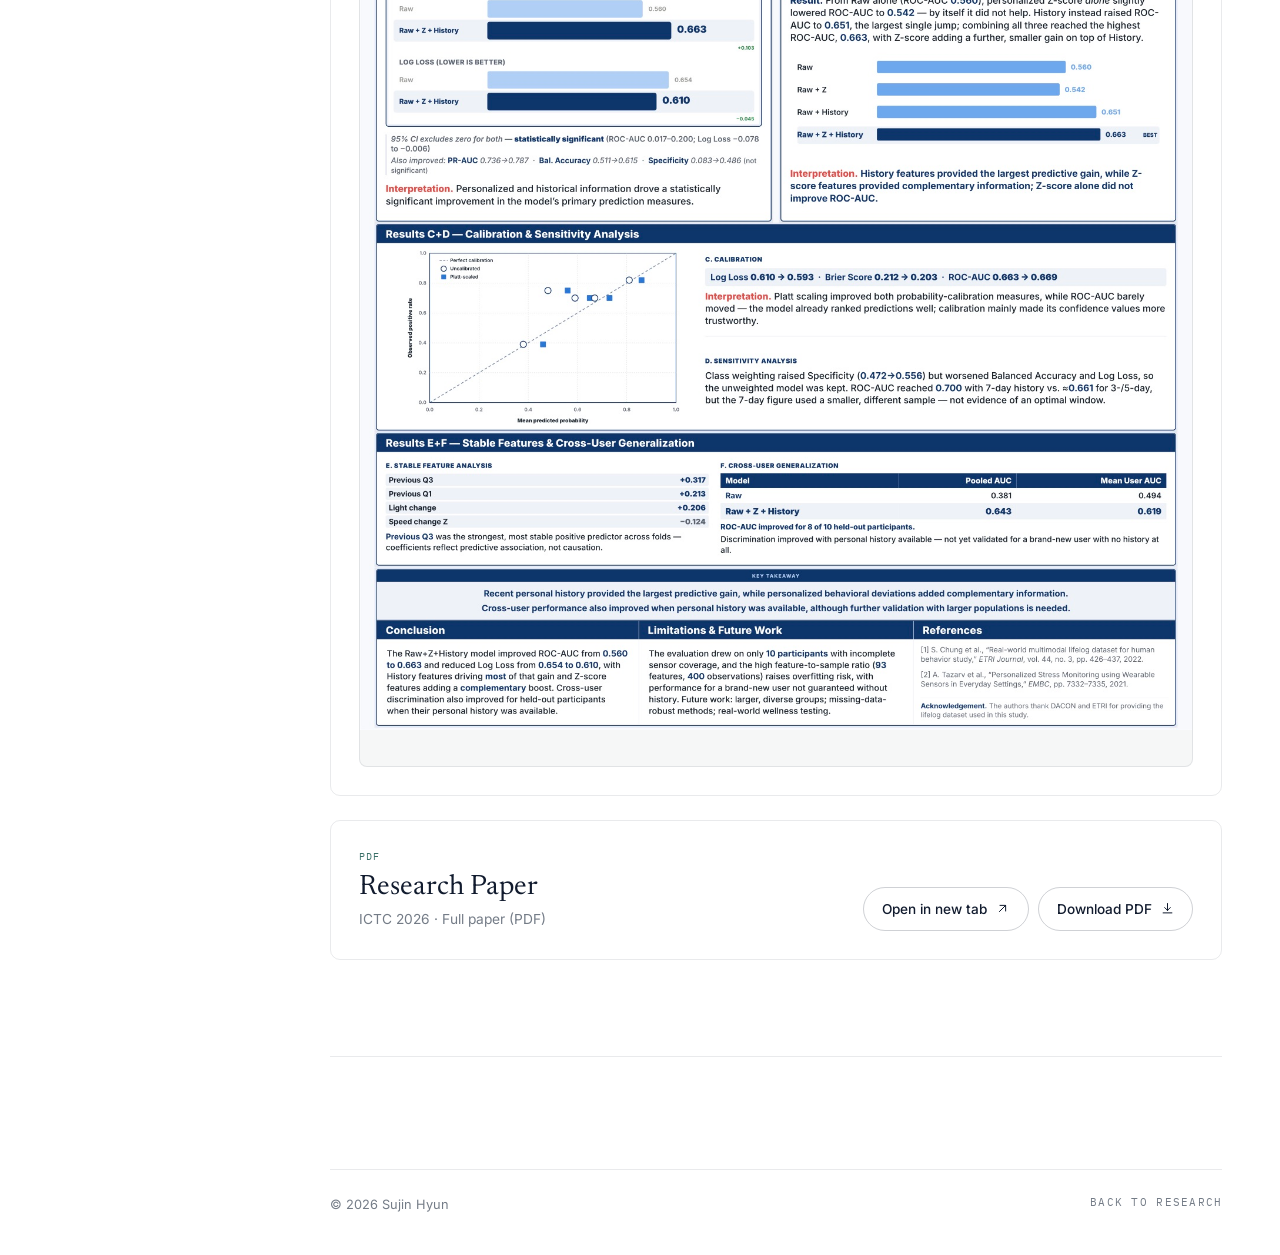
==== commit 5a282273: "Add Korean version with an EN / 한국어 switch Korean text lives in js/content.ko.js and is laid over co" ====
--- a/stress-prediction.html
+++ b/stress-prediction.html
@@ -13,7 +13,7 @@
 
   <link rel="preconnect" href="https://fonts.googleapis.com">
   <link rel="preconnect" href="https://fonts.gstatic.com" crossorigin>
-  <link rel="stylesheet" href="https://fonts.googleapis.com/css2?family=Newsreader:ital,opsz,wght@0,6..72,300..600;1,6..72,300..500&family=Inter:wght@400;500;600&family=IBM+Plex+Mono:wght@400;500&display=swap">
+  <link rel="stylesheet" href="https://fonts.googleapis.com/css2?family=Newsreader:ital,opsz,wght@0,6..72,300..600;1,6..72,300..500&family=Inter:wght@400;500;600&family=IBM+Plex+Mono:wght@400;500&family=Noto+Serif+KR:wght@400;500&family=Noto+Sans+KR:wght@400;500&display=swap">
   <link rel="stylesheet" href="css/style.css">
 </head>
 <!-- `data-project` = the project's `id` in js/content.js -->
@@ -31,6 +31,8 @@
   <noscript><p style="padding:2rem">This site needs JavaScript enabled to display its content.</p></noscript>
 
   <script src="js/content.js"></script>
+  <script src="js/content.ko.js"></script>
+  <script src="js/i18n.js"></script>
   <script src="js/components.js"></script>
   <script src="js/project.js"></script>
 </body>
--- a/css/style.css
+++ b/css/style.css
@@ -22,8 +22,8 @@
   --line-strong: rgba(17, 27, 46, 0.2);
 
   /* type */
-  --serif: "Newsreader", "Iowan Old Style", "Palatino Linotype", Georgia, serif;
-  --sans: "Inter", -apple-system, BlinkMacSystemFont, "Segoe UI", "Apple SD Gothic Neo", sans-serif;
+  --serif: "Newsreader", "Iowan Old Style", "Palatino Linotype", Georgia, "Noto Serif KR", serif;
+  --sans: "Inter", -apple-system, BlinkMacSystemFont, "Segoe UI", "Apple SD Gothic Neo", "Noto Sans KR", sans-serif;
   --mono: "IBM Plex Mono", ui-monospace, "SF Mono", Menlo, monospace;
 
   /* layout */
@@ -1012,6 +1012,50 @@
   color: var(--muted);
 }
 .archive__num { color: var(--accent-ink); }
+
+/* text-only entries (view: "notes") — same columns as the performance record */
+.notes { display: grid; }
+.note {
+  display: grid;
+  grid-template-columns: minmax(0, 3fr) minmax(0, 9fr);
+  gap: 1rem clamp(1rem, 2vw, 1.75rem);
+  padding-block: 1.6rem;
+  border-top: 1px solid var(--line);
+}
+.note:first-child { border-top: 0; padding-top: 0; }
+.note__year {
+  font-family: var(--serif);
+  font-size: clamp(1.6rem, 3vw, 2.2rem);
+  line-height: 1;
+  color: var(--navy);
+  font-variant-numeric: oldstyle-nums;
+}
+.note__body { display: grid; gap: 0.45rem; max-width: 40rem; }
+.note__kind {
+  font-family: var(--mono);
+  font-size: 0.68rem;
+  letter-spacing: 0.08em;
+  text-transform: uppercase;
+  color: var(--accent-ink);
+}
+.note__title {
+  font-family: var(--serif);
+  font-weight: 400;
+  font-size: clamp(1.3rem, 2.2vw, 1.6rem);
+  line-height: 1.2;
+  color: var(--navy);
+}
+.note__context { font-family: var(--serif); font-style: italic; font-size: 0.98rem; color: var(--teal); }
+.note__text { margin-top: 0.35rem; color: var(--ink-2); line-height: 1.65; }
+.note__role { margin-top: 0.35rem; color: var(--ink); line-height: 1.6; }
+.note__role span {
+  margin-right: 0.6rem;
+  font-family: var(--mono);
+  font-size: 0.68rem;
+  letter-spacing: 0.08em;
+  text-transform: uppercase;
+  color: var(--accent-ink);
+}
 
 /* performance record — set like a concert programme */
 .record { margin-top: clamp(3.5rem, 7vw, 6rem); }
@@ -1450,7 +1494,7 @@
   .archive__grid > .archive__item--poster,
   .archive__grid > .archive__item--small-r { grid-column: span 1; }
   .archive__item--strip .archive__media { aspect-ratio: 16 / 9; }
-  .record__year { grid-template-columns: 1fr; gap: 1rem; }
+  .record__year, .note { grid-template-columns: 1fr; gap: 1rem; }
   .record__items { grid-template-columns: 1fr; gap: 1.2rem; }
   .cv-section { grid-template-columns: 1fr; gap: 1rem; }
 }
@@ -1467,3 +1511,318 @@
   .cv-entry__body { grid-row: auto; }
   .staff { height: 60px; }
 }
+
+/* =====================================================================
+   POSTER SHELF (Archive chapters with view: "shelf" — js/shelf.js)
+   Posters stand edge-on along a curved shelf; the front one turns to
+   face the viewer. --shelf-h is the poster height on the shelf.
+   ===================================================================== */
+
+.shelf {
+  --shelf-h: clamp(15rem, min(56vh, 44vw), 30rem);
+  position: relative;
+  user-select: none;
+  -webkit-user-select: none;
+}
+.shelf__viewport {
+  position: relative;
+  height: calc(var(--shelf-h) + 6rem);
+  margin-inline: calc(var(--gutter) * -0.5);
+  overflow: hidden;
+  touch-action: pan-y;
+  cursor: grab;
+  outline-offset: 4px;
+  /* the arc fades out at both ends instead of hitting the edge */
+  -webkit-mask-image: linear-gradient(to right, transparent, #000 9%, #000 91%, transparent);
+  mask-image: linear-gradient(to right, transparent, #000 9%, #000 91%, transparent);
+}
+.shelf__viewport.is-dragging { cursor: grabbing; }
+.shelf__viewport.is-over-cover { cursor: zoom-in; }
+.shelf__probe { position: absolute; width: 0; height: var(--shelf-h); visibility: hidden; }
+
+.shelf__floor {
+  position: absolute;
+  left: 50%;
+  transform: translate(-50%, -50%);
+  background: radial-gradient(50% 50% at 50% 40%, rgba(17, 27, 46, 0.22), rgba(17, 27, 46, 0.07) 55%, transparent 72%);
+  pointer-events: none;
+}
+.shelf__scene {
+  position: absolute;
+  inset: 0;
+  perspective: 1400px;
+  perspective-origin: 50% 50%;
+}
+.shelf__stage {
+  position: absolute;
+  left: 50%;
+  top: 50%;
+  width: 0;
+  height: 0;
+  transform-style: preserve-3d;
+}
+.tape {
+  position: absolute;
+  width: 0;
+  height: 0;
+  transform-style: preserve-3d;
+  will-change: transform;
+}
+.tape__spine,
+.tape__cover {
+  position: absolute;
+  backface-visibility: hidden;
+  -webkit-backface-visibility: hidden;
+  border-radius: 2px;
+  overflow: hidden;
+}
+.tape__spine::after,
+.tape__cover::after {
+  content: "";
+  position: absolute;
+  inset: 0;
+  background: #000;
+  opacity: var(--shade, 0);
+  pointer-events: none;
+}
+.tape__spine {
+  display: flex;
+  flex-direction: column;
+  align-items: center;
+  justify-content: space-between;
+  padding: 0.9em 0;
+  box-shadow: inset 1px 0 rgba(255, 255, 255, 0.18), inset -1px 0 rgba(0, 0, 0, 0.18);
+  font-family: var(--mono);
+  line-height: 1;
+  letter-spacing: 0.08em;
+}
+.tape__title {
+  flex: 1;
+  min-height: 0;
+  margin: 1.1em 0;
+  writing-mode: vertical-rl;
+  font-family: var(--serif);
+  font-size: 1.25em;
+  letter-spacing: 0.01em;
+  white-space: nowrap;
+  overflow: hidden;
+  text-overflow: ellipsis;
+}
+.tape__no,
+.tape__year { font-size: 0.85em; opacity: 0.8; writing-mode: vertical-rl; }
+.tape__cover {
+  background: var(--bg-2);
+  box-shadow: 0 34px 60px -30px rgba(17, 27, 46, 0.55), 0 0 0 1px var(--line);
+}
+.tape__cover img {
+  width: 100%;
+  height: 100%;
+  object-fit: cover;
+  pointer-events: none;
+}
+
+/* caption under the front poster */
+.shelf__caption {
+  display: grid;
+  grid-template-columns: auto minmax(0, 1fr) auto;
+  align-items: center;
+  gap: 1rem;
+  max-width: 44rem;
+  margin: 0.5rem auto 0;
+}
+.shelf__lines {
+  display: grid;
+  justify-items: center;
+  gap: 0.55rem;
+  text-align: center;
+}
+.shelf__mask {
+  display: grid;
+  width: 100%;
+  overflow: hidden;
+}
+.shelf__mask > span { grid-area: 1 / 1; padding-bottom: 0.08em; }
+.shelf__kicker {
+  font-family: var(--mono);
+  font-size: 0.68rem;
+  letter-spacing: 0.1em;
+  text-transform: uppercase;
+  color: var(--accent-ink);
+}
+.shelf__title {
+  font-family: var(--serif);
+  font-size: clamp(1.35rem, 2.6vw, 2rem);
+  line-height: 1.2;
+  color: var(--navy);
+  text-wrap: balance;
+}
+.shelf__rule { width: 18px; height: 1px; background: var(--accent); }
+.shelf__meta { font-size: 0.85rem; color: var(--muted); }
+.shelf__arrow {
+  display: grid;
+  place-items: center;
+  width: 2.75rem;
+  height: 2.75rem;
+  border: 1px solid var(--line-strong);
+  border-radius: 50%;
+  background: none;
+  color: var(--navy);
+  cursor: pointer;
+  transition: border-color 0.3s var(--ease), color 0.3s var(--ease);
+}
+.shelf__arrow:hover { border-color: var(--accent); color: var(--accent-ink); }
+.shelf__arrow svg { width: 22px; height: 11px; fill: none; stroke: currentColor; stroke-width: 1.2; }
+
+/* year ruler */
+.ruler {
+  position: relative;
+  height: 2.5rem;
+  margin: clamp(1.75rem, 4vw, 2.75rem) 0.5rem 0;
+  color: var(--accent-ink);
+}
+.ruler__line { position: absolute; left: 0; right: 0; top: 12px; height: 1px; background: currentColor; opacity: 0.6; }
+.ruler__tick { position: absolute; top: 12px; width: 1px; height: 7px; background: currentColor; opacity: 0.35; }
+.ruler__tick.is-major { height: 13px; opacity: 0.7; }
+.ruler__label {
+  position: absolute;
+  top: 28px;
+  transform: translateX(-50%);
+  font-family: var(--mono);
+  font-size: 0.66rem;
+  letter-spacing: 0.06em;
+}
+.ruler__label.is-first { transform: none; }
+.ruler__label.is-last { transform: translateX(-100%); }
+.ruler__dot {
+  position: absolute;
+  top: 12px;
+  width: 9px;
+  height: 9px;
+  margin: -4px 0 0 -4.5px;
+  border-radius: 50%;
+  background: var(--accent-ink);
+}
+.ruler__hit { position: absolute; inset: 0 -0.5rem; cursor: pointer; }
+
+.shelf__hint {
+  margin-top: 0.4rem;
+  font-size: 0.78rem;
+  color: var(--muted);
+  text-align: center;
+}
+
+/* full-screen sheet that grows out of the front poster */
+.has-shelf-detail { overflow: hidden; }
+.shelf-detail {
+  position: fixed;
+  inset: 0;
+  z-index: 100;
+  display: grid;
+  grid-template-columns: minmax(0, 1fr) minmax(0, 1fr);
+  align-items: center;
+  gap: 4vw;
+  padding: 6rem 6vw 3.5rem 7vw;
+  background: var(--bg);
+  overflow-y: auto;
+}
+.shelf-detail[hidden] { display: none; }
+.shelf-detail__close {
+  position: absolute;
+  top: 1.75rem;
+  left: 7vw;
+  padding: 0.45rem 0.9rem;
+  border: 1px solid var(--line-strong);
+  border-radius: 999px;
+  background: none;
+  font-family: var(--mono);
+  font-size: 0.7rem;
+  letter-spacing: 0.1em;
+  text-transform: uppercase;
+  color: var(--navy);
+  cursor: pointer;
+}
+.shelf-detail__close:hover { border-color: var(--accent); color: var(--accent-ink); }
+.shelf-detail__text { display: grid; gap: 1.1rem; max-width: 32rem; }
+.shelf-detail__line { overflow: hidden; }
+.shelf-detail__line > * { display: block; padding-bottom: 0.08em; }
+.shelf-detail__kicker {
+  font-family: var(--mono);
+  font-size: 0.7rem;
+  letter-spacing: 0.1em;
+  text-transform: uppercase;
+  color: var(--accent-ink);
+}
+.shelf-detail__title {
+  font-family: var(--serif);
+  font-weight: 400;
+  font-size: clamp(2rem, 4.2vw, 3.6rem);
+  line-height: 1.08;
+  letter-spacing: -0.01em;
+  color: var(--navy);
+}
+.shelf-detail__meta { font-family: var(--mono); font-size: 0.85rem; color: var(--ink-2); }
+.shelf-detail__place { font-family: var(--serif); font-style: italic; font-size: 1.1rem; color: var(--muted); }
+.shelf-detail__link {
+  justify-self: start;
+  margin-top: 0.6rem;
+  font-size: 0.9rem;
+  color: var(--accent-ink);
+  text-underline-offset: 4px;
+}
+.shelf-detail__figure { display: grid; place-items: center; min-width: 0; }
+.shelf-detail__poster { display: block; width: auto; max-width: 100%; height: min(78vh, 52rem); }
+
+@media (max-width: 760px) {
+  .shelf { --shelf-h: min(78vw, 42svh); }
+  .shelf__viewport { height: calc(var(--shelf-h) + 4rem); margin-inline: calc(var(--gutter) * -1); }
+  .shelf__caption { gap: 0.5rem; }
+  .shelf__arrow { width: 2.4rem; height: 2.4rem; }
+  .ruler { margin-top: 1.5rem; }
+
+  .shelf-detail {
+    grid-template-columns: 1fr;
+    align-content: start;
+    gap: 1.75rem;
+    padding: 4.5rem 1.5rem 3rem;
+  }
+  .shelf-detail__close { top: 1.25rem; left: 1.5rem; }
+  .shelf-detail__figure { order: -1; }
+  .shelf-detail__poster { height: 50svh; }
+  .shelf-detail__title { font-size: 2.1rem; }
+}
+
+/* =====================================================================
+   LANGUAGE SWITCH (EN / 한국어 — js/i18n.js)
+   ===================================================================== */
+
+.lang {
+  display: flex;
+  align-items: center;
+  gap: 0.35rem;
+  font-family: var(--mono);
+  font-size: 0.7rem;
+  letter-spacing: 0.06em;
+  color: var(--muted);
+}
+.lang__opt {
+  padding: 0.2rem 0.1rem;
+  border: 0;
+  background: none;
+  font: inherit;
+  letter-spacing: inherit;
+  color: inherit;
+  cursor: pointer;
+}
+.lang__opt:hover { color: var(--accent-ink); }
+.lang__opt[aria-pressed="true"] {
+  color: var(--navy);
+  text-decoration: underline;
+  text-decoration-color: var(--accent);
+  text-underline-offset: 4px;
+}
+.lang__sep { opacity: 0.5; }
+/* mobile top bar: switch sits at the top right, next to the name */
+.lang--compact { position: absolute; top: calc(0.9rem + env(safe-area-inset-top, 0px)); right: var(--gutter); }
+
+/* Korean: break lines between words, not inside them */
+html:lang(ko) body { word-break: keep-all; overflow-wrap: break-word; font-synthesis-style: none; }
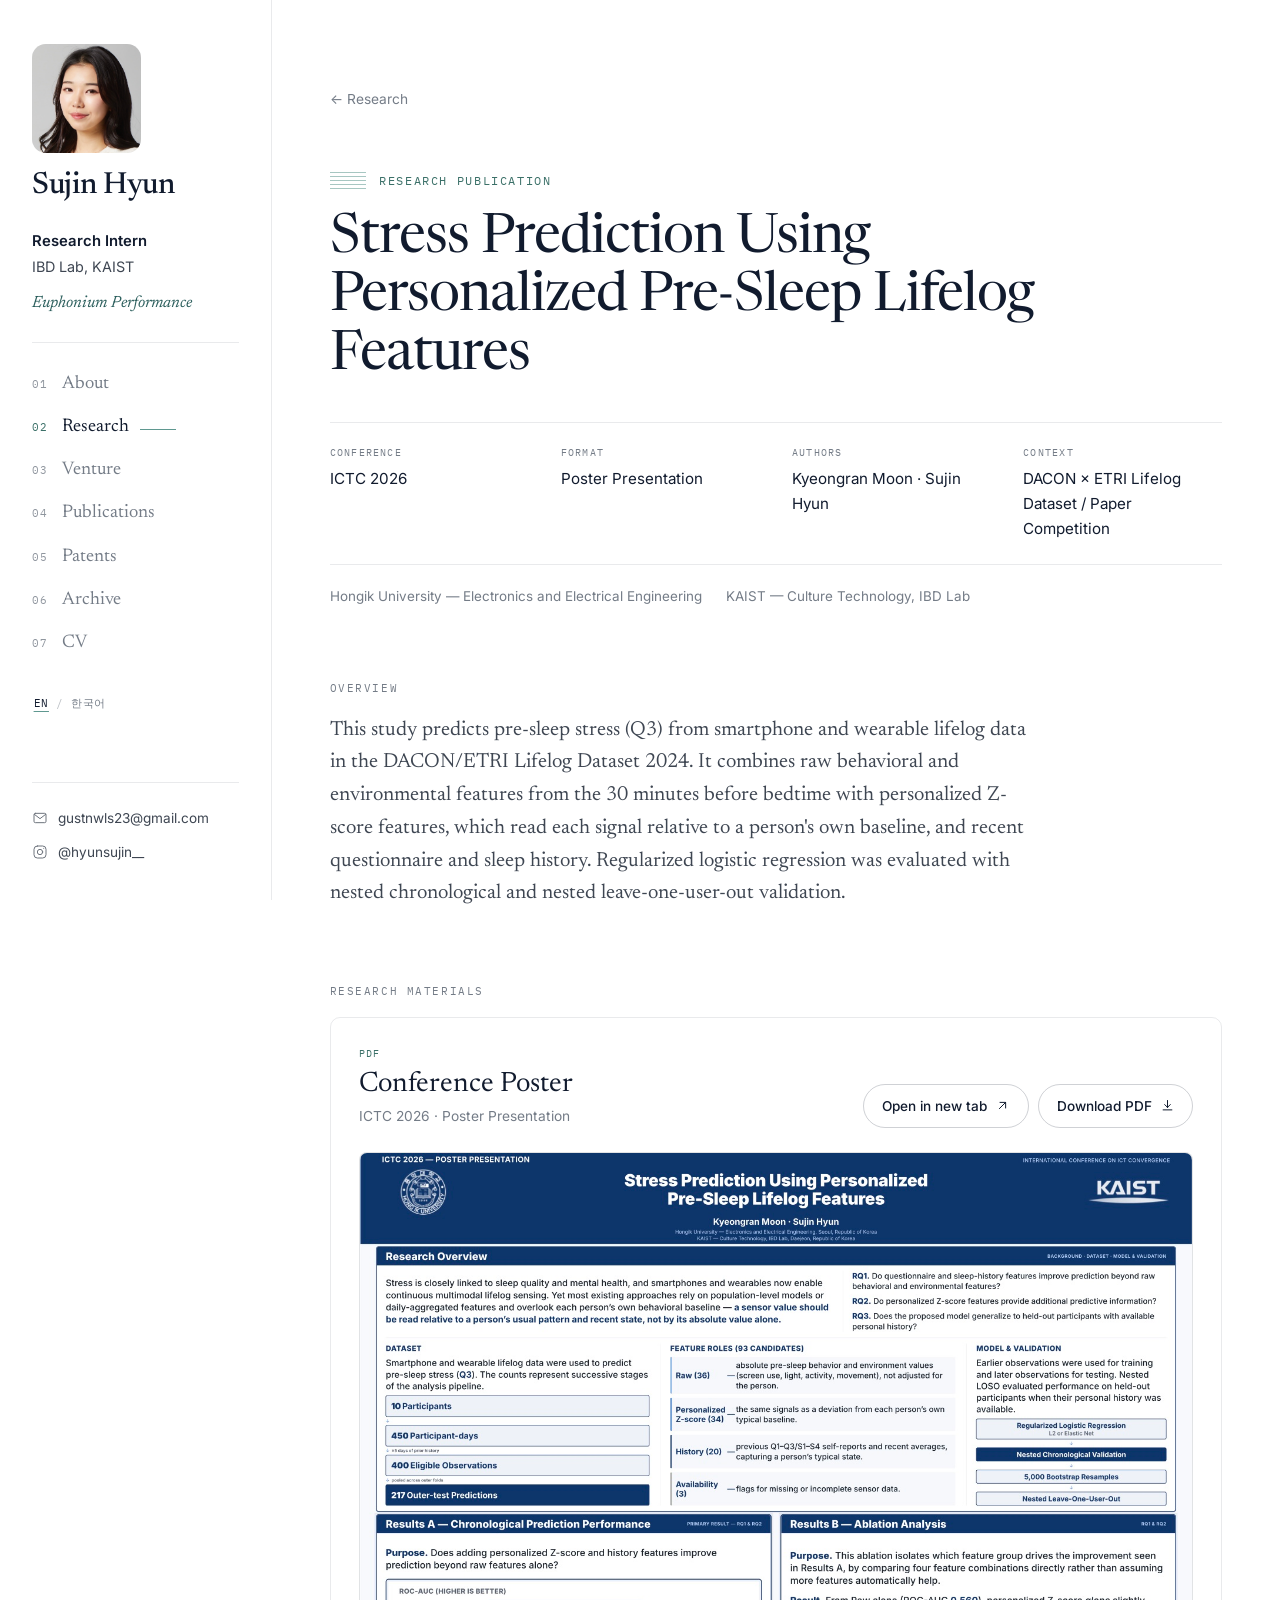
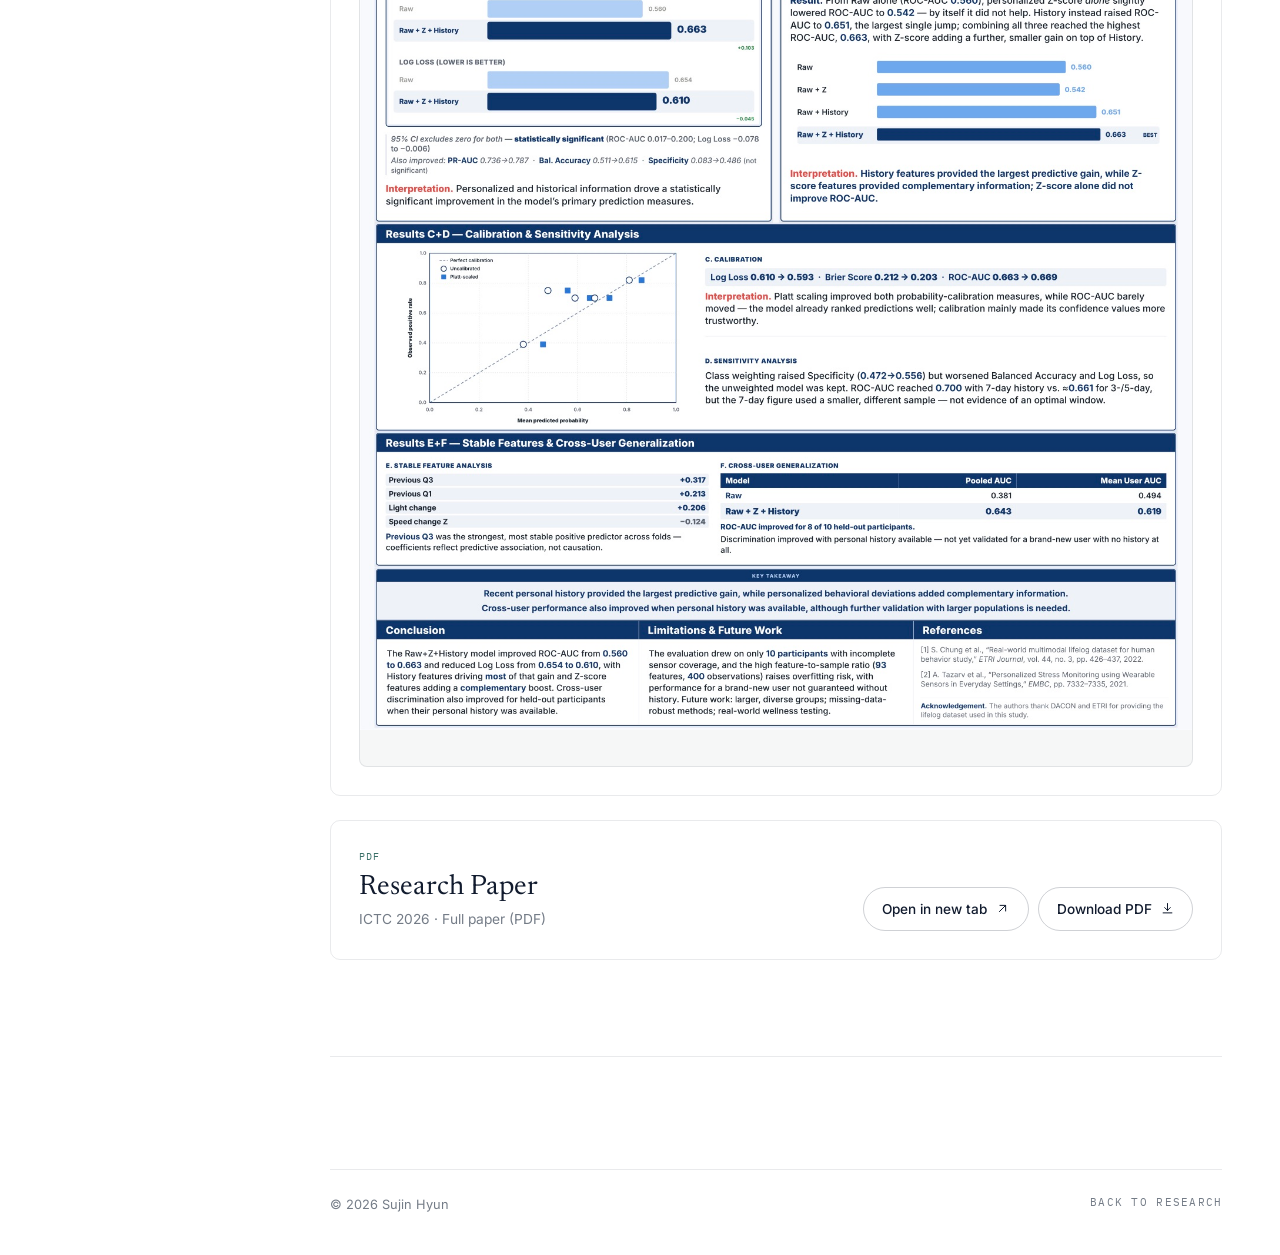
==== commit 6068531b: "Save rendered page text into the HTML so non-JS readers can read the site tools/build.sh prerenders " ====
--- a/stress-prediction.html
+++ b/stress-prediction.html
@@ -14,21 +14,147 @@
   <link rel="preconnect" href="https://fonts.googleapis.com">
   <link rel="preconnect" href="https://fonts.gstatic.com" crossorigin>
   <link rel="stylesheet" href="https://fonts.googleapis.com/css2?family=Newsreader:ital,opsz,wght@0,6..72,300..600;1,6..72,300..500&family=Inter:wght@400;500;600&family=IBM+Plex+Mono:wght@400;500&family=Noto+Serif+KR:wght@400;500&family=Noto+Sans+KR:wght@400;500&display=swap">
+  <!-- Korean visitors: hide the saved (English) text until js/ redraws the page -->
+  <script>try{var l=new URLSearchParams(location.search).get("lang")||localStorage.getItem("site-lang");if(l==="ko")document.documentElement.className+=" is-redrawing"}catch(e){}</script>
   <link rel="stylesheet" href="css/style.css">
 </head>
 <!-- `data-project` = the project's `id` in js/content.js -->
 <body data-project="stress-prediction">
   <a class="skip" href="#main">Skip to content</a>
 
-  <header class="topbar" id="topbar"></header>
-  <aside class="sidebar" id="sidebar"></aside>
+  <header class="topbar" id="topbar"><!--pre--><a class="topbar__name" href="index.html#top">Sujin Hyun</a>
+    <div class="lang lang--compact" role="group" aria-label="Language">
+      <button type="button" class="lang__opt" data-lang="en" lang="en" aria-pressed="true">EN</button><span class="lang__sep" aria-hidden="true">/</span><button type="button" class="lang__opt" data-lang="ko" lang="ko" aria-pressed="false">한국어</button>
+    </div>
+    <nav class="nav nav--compact" aria-label="Main">
+      <ol class="nav__list">
+        <li><a class="nav__link" href="index.html#top" data-nav="top">
+              <span class="nav__num">01</span>
+              <span class="nav__label">About</span>
+            </a></li><li><a class="nav__link" href="index.html#research" data-nav="research">
+              <span class="nav__num">02</span>
+              <span class="nav__label">Research</span>
+            </a></li><li><a class="nav__link" href="index.html#venture" data-nav="venture">
+              <span class="nav__num">03</span>
+              <span class="nav__label">Venture</span>
+            </a></li><li><a class="nav__link" href="index.html#publications" data-nav="publications">
+              <span class="nav__num">04</span>
+              <span class="nav__label">Publications</span>
+            </a></li><li><a class="nav__link" href="index.html#patents" data-nav="patents">
+              <span class="nav__num">05</span>
+              <span class="nav__label">Patents</span>
+            </a></li><li><a class="nav__link" href="index.html#archive" data-nav="archive">
+              <span class="nav__num">06</span>
+              <span class="nav__label">Archive</span>
+            </a></li><li><a class="nav__link" href="index.html#cv" data-nav="cv">
+              <span class="nav__num">07</span>
+              <span class="nav__label">CV</span>
+            </a></li>
+      </ol>
+    </nav><!--/pre--></header>
+  <aside class="sidebar" id="sidebar"><!--pre--><div class="sidebar__inner">
+        <a class="sidebar__identity" href="index.html#top">
+          <div class="avatar">
+      <span class="avatar__initials" aria-hidden="true">SH</span>
+      <img src="assets/images/portrait-main.jpg" alt="Sujin Hyun" onerror="this.remove()">
+    </div>
+          <span class="sidebar__name">Sujin Hyun</span>
+        </a>
+        <div class="sidebar__role">
+          <p class="sidebar__title">Research Intern</p>
+          <p class="sidebar__aff">IBD Lab, KAIST</p>
+          <p class="sidebar__background">Euphonium Performance</p>
+        </div>
+        <nav class="nav " aria-label="Main">
+      <ol class="nav__list">
+        <li><a class="nav__link" href="index.html#top" data-nav="top">
+              <span class="nav__num">01</span>
+              <span class="nav__label">About</span>
+            </a></li><li><a class="nav__link" href="index.html#research" data-nav="research">
+              <span class="nav__num">02</span>
+              <span class="nav__label">Research</span>
+            </a></li><li><a class="nav__link" href="index.html#venture" data-nav="venture">
+              <span class="nav__num">03</span>
+              <span class="nav__label">Venture</span>
+            </a></li><li><a class="nav__link" href="index.html#publications" data-nav="publications">
+              <span class="nav__num">04</span>
+              <span class="nav__label">Publications</span>
+            </a></li><li><a class="nav__link" href="index.html#patents" data-nav="patents">
+              <span class="nav__num">05</span>
+              <span class="nav__label">Patents</span>
+            </a></li><li><a class="nav__link" href="index.html#archive" data-nav="archive">
+              <span class="nav__num">06</span>
+              <span class="nav__label">Archive</span>
+            </a></li><li><a class="nav__link" href="index.html#cv" data-nav="cv">
+              <span class="nav__num">07</span>
+              <span class="nav__label">CV</span>
+            </a></li>
+      </ol>
+    </nav>
+        <div class="lang " role="group" aria-label="Language">
+      <button type="button" class="lang__opt" data-lang="en" lang="en" aria-pressed="true">EN</button><span class="lang__sep" aria-hidden="true">/</span><button type="button" class="lang__opt" data-lang="ko" lang="ko" aria-pressed="false">한국어</button>
+    </div>
+        <ul class="contact ">
+      <li><a class="contact__item" href="mailto:gustnwls23@gmail.com"><svg viewBox="0 0 24 24" aria-hidden="true"><rect x="3" y="5" width="18" height="14" rx="2"></rect><path d="m3.5 6.5 8.5 6.5 8.5-6.5"></path></svg><span>gustnwls23@gmail.com</span></a></li><li><a class="contact__item" href="https://www.instagram.com/hyunsujin__/" target="_blank" rel="noopener"><svg viewBox="0 0 24 24" aria-hidden="true"><rect x="3" y="3" width="18" height="18" rx="5"></rect><circle cx="12" cy="12" r="4"></circle><path d="M17.5 6.5v.01"></path></svg><span>@hyunsujin__</span></a></li>
+    </ul>
+      </div><!--/pre--></aside>
 
   <main class="main" id="main">
-    <article class="project" id="project"></article>
-    <footer class="footer footer--slim" id="footer"></footer>
+    <article class="project" id="project"><!--pre--><header class="project__head">
+      <a class="project__back" href="index.html#project-stress-prediction">← Research</a>
+      <p class="kicker">Research Publication</p>
+      <h1 class="project__title">Stress Prediction Using Personalized Pre-Sleep Lifelog Features</h1>
+      <dl class="project__info">
+        <div><dt>Conference</dt><dd>ICTC 2026</dd></div><div><dt>Format</dt><dd>Poster Presentation</dd></div><div><dt>Authors</dt><dd>Kyeongran Moon · Sujin Hyun</dd></div><div><dt>Context</dt><dd>DACON × ETRI Lifelog Dataset / Paper Competition</dd></div>
+      </dl>
+      <p class="project__affs"><span>Hongik University — Electronics and Electrical Engineering</span><span>KAIST — Culture Technology, IBD Lab</span></p>
+    </header>
+
+    <section class="project__overview">
+      <h2 class="subhead">Overview</h2>
+      <p>This study predicts pre-sleep stress (Q3) from smartphone and wearable lifelog data in the DACON/ETRI Lifelog Dataset 2024. It combines raw behavioral and environmental features from the 30 minutes before bedtime with personalized Z-score features, which read each signal relative to a person's own baseline, and recent questionnaire and sleep history. Regularized logistic regression was evaluated with nested chronological and nested leave-one-user-out validation.</p>
+    </section>
+
+    <section class="project__materials">
+      <h2 class="subhead">Research Materials</h2>
+      <div class="materials"><article class="material">
+      <header class="material__head">
+        <div>
+          <p class="material__type">PDF</p>
+          <h3 class="material__title">Conference Poster</h3>
+          <p class="material__note">ICTC 2026 · Poster Presentation</p>
+        </div>
+        <div class="material__actions"><a class="btn" href="assets/papers/ictc2026-stress-prediction-poster.pdf" target="_blank" rel="noopener">Open in new tab<svg viewBox="0 0 24 24" aria-hidden="true"><path d="M7 17 17 7M8 7h9v9"></path></svg></a>
+         <a class="btn" href="assets/papers/ictc2026-stress-prediction-poster.pdf" download="">Download PDF<svg viewBox="0 0 24 24" aria-hidden="true"><path d="M12 4v11m0 0-4.5-4.5M12 15l4.5-4.5M5 19h14"></path></svg></a></div>
+      </header>
+      
+      <div class="material__viewer">
+            <object class="material__pdf" data="assets/papers/ictc2026-stress-prediction-poster.pdf#navpanes=0&amp;view=FitH" type="application/pdf" aria-label="Conference Poster (PDF)"><a class="material__fallback" href="assets/papers/ictc2026-stress-prediction-poster.pdf" target="_blank" rel="noopener">
+          <img src="assets/images/research/ictc2026-stress-prediction-poster.jpg" alt="Conference Poster" loading="lazy">
+        </a></object>
+            <div class="material__mobile"><a class="material__fallback" href="assets/papers/ictc2026-stress-prediction-poster.pdf" target="_blank" rel="noopener">
+          <img src="assets/images/research/ictc2026-stress-prediction-poster.jpg" alt="Conference Poster" loading="lazy">
+        </a></div>
+          </div>
+    </article><article class="material">
+      <header class="material__head">
+        <div>
+          <p class="material__type">PDF</p>
+          <h3 class="material__title">Research Paper</h3>
+          <p class="material__note">ICTC 2026 · Full paper (PDF)</p>
+        </div>
+        <div class="material__actions"><a class="btn" href="assets/papers/ictc2026-stress-prediction-paper.pdf" target="_blank" rel="noopener">Open in new tab<svg viewBox="0 0 24 24" aria-hidden="true"><path d="M7 17 17 7M8 7h9v9"></path></svg></a>
+         <a class="btn" href="assets/papers/ictc2026-stress-prediction-paper.pdf" download="">Download PDF<svg viewBox="0 0 24 24" aria-hidden="true"><path d="M12 4v11m0 0-4.5-4.5M12 15l4.5-4.5M5 19h14"></path></svg></a></div>
+      </header>
+      
+      
+    </article></div>
+    </section><!--/pre--></article>
+    <footer class="footer footer--slim" id="footer"><!--pre--><div class="footer__base">
+      <p>© 2026 Sujin Hyun</p>
+      <a class="footer__tag" href="index.html#research">Back to Research</a>
+    </div><!--/pre--></footer>
   </main>
-
-  <noscript><p style="padding:2rem">This site needs JavaScript enabled to display its content.</p></noscript>
 
   <script src="js/content.js"></script>
   <script src="js/content.ko.js"></script>
--- a/css/style.css
+++ b/css/style.css
@@ -1055,6 +1055,74 @@
   letter-spacing: 0.08em;
   text-transform: uppercase;
   color: var(--accent-ink);
+}
+
+/* videos (view: "videos") — three across, thumbnail first */
+.videos {
+  display: grid;
+  grid-template-columns: repeat(3, minmax(0, 1fr));
+  gap: 2.5rem clamp(1rem, 2vw, 1.75rem);
+}
+.video__frame,
+.video__player {
+  display: block;
+  width: 100%;
+  aspect-ratio: 16 / 9;
+  border: 0;
+  border-radius: 3px;
+  background: var(--navy);
+}
+.video__frame {
+  position: relative;
+  padding: 0;
+  overflow: hidden;
+  cursor: pointer;
+}
+.video__frame img {
+  width: 100%;
+  height: 100%;
+  object-fit: cover; /* crops the black bars of YouTube's 4:3 thumbnails */
+  transition: transform 1.2s var(--ease), opacity 0.4s var(--ease);
+}
+.video__frame:hover img { transform: scale(1.03); opacity: 0.85; }
+.video__play {
+  position: absolute;
+  left: 50%;
+  top: 50%;
+  display: grid;
+  place-items: center;
+  width: 3.25rem;
+  height: 3.25rem;
+  margin: -1.625rem 0 0 -1.625rem;
+  border-radius: 50%;
+  background: rgba(255, 255, 255, 0.9);
+  color: var(--navy);
+  transition: transform 0.4s var(--ease);
+}
+.video__frame:hover .video__play { transform: scale(1.08); }
+.video__play svg { width: 1.2rem; height: 1.2rem; margin-left: 0.15rem; fill: currentColor; }
+.video__caption { display: grid; gap: 0.2rem; margin-top: 0.85rem; }
+.video__kind {
+  font-family: var(--mono);
+  font-size: 0.68rem;
+  letter-spacing: 0.08em;
+  text-transform: uppercase;
+  color: var(--accent-ink);
+}
+.video__title {
+  font-family: var(--serif);
+  font-weight: 400;
+  font-size: 1.2rem;
+  line-height: 1.25;
+  color: var(--navy);
+}
+.video__composer { font-family: var(--serif); font-style: italic; color: var(--muted); }
+.video__link {
+  justify-self: start;
+  margin-top: 0.3rem;
+  font-size: 0.8rem;
+  color: var(--accent-ink);
+  text-underline-offset: 3px;
 }
 
 /* performance record — set like a concert programme */
@@ -1495,6 +1563,7 @@
   .archive__grid > .archive__item--small-r { grid-column: span 1; }
   .archive__item--strip .archive__media { aspect-ratio: 16 / 9; }
   .record__year, .note { grid-template-columns: 1fr; gap: 1rem; }
+  .videos { grid-template-columns: 1fr; gap: 2rem; }
   .record__items { grid-template-columns: 1fr; gap: 1.2rem; }
   .cv-section { grid-template-columns: 1fr; gap: 1rem; }
 }
@@ -1824,5 +1893,12 @@
 /* mobile top bar: switch sits at the top right, next to the name */
 .lang--compact { position: absolute; top: calc(0.9rem + env(safe-area-inset-top, 0px)); right: var(--gutter); }
 
+/* index.html holds saved English text; hidden until js/ redraws it in Korean */
+.is-redrawing .topbar, .is-redrawing .sidebar, .is-redrawing .main {
+  visibility: hidden;
+  animation: redraw-failsafe 0s 2s forwards; /* shown anyway if a script ever fails */
+}
+@keyframes redraw-failsafe { to { visibility: visible; } }
+
 /* Korean: break lines between words, not inside them */
 html:lang(ko) body { word-break: keep-all; overflow-wrap: break-word; font-synthesis-style: none; }
